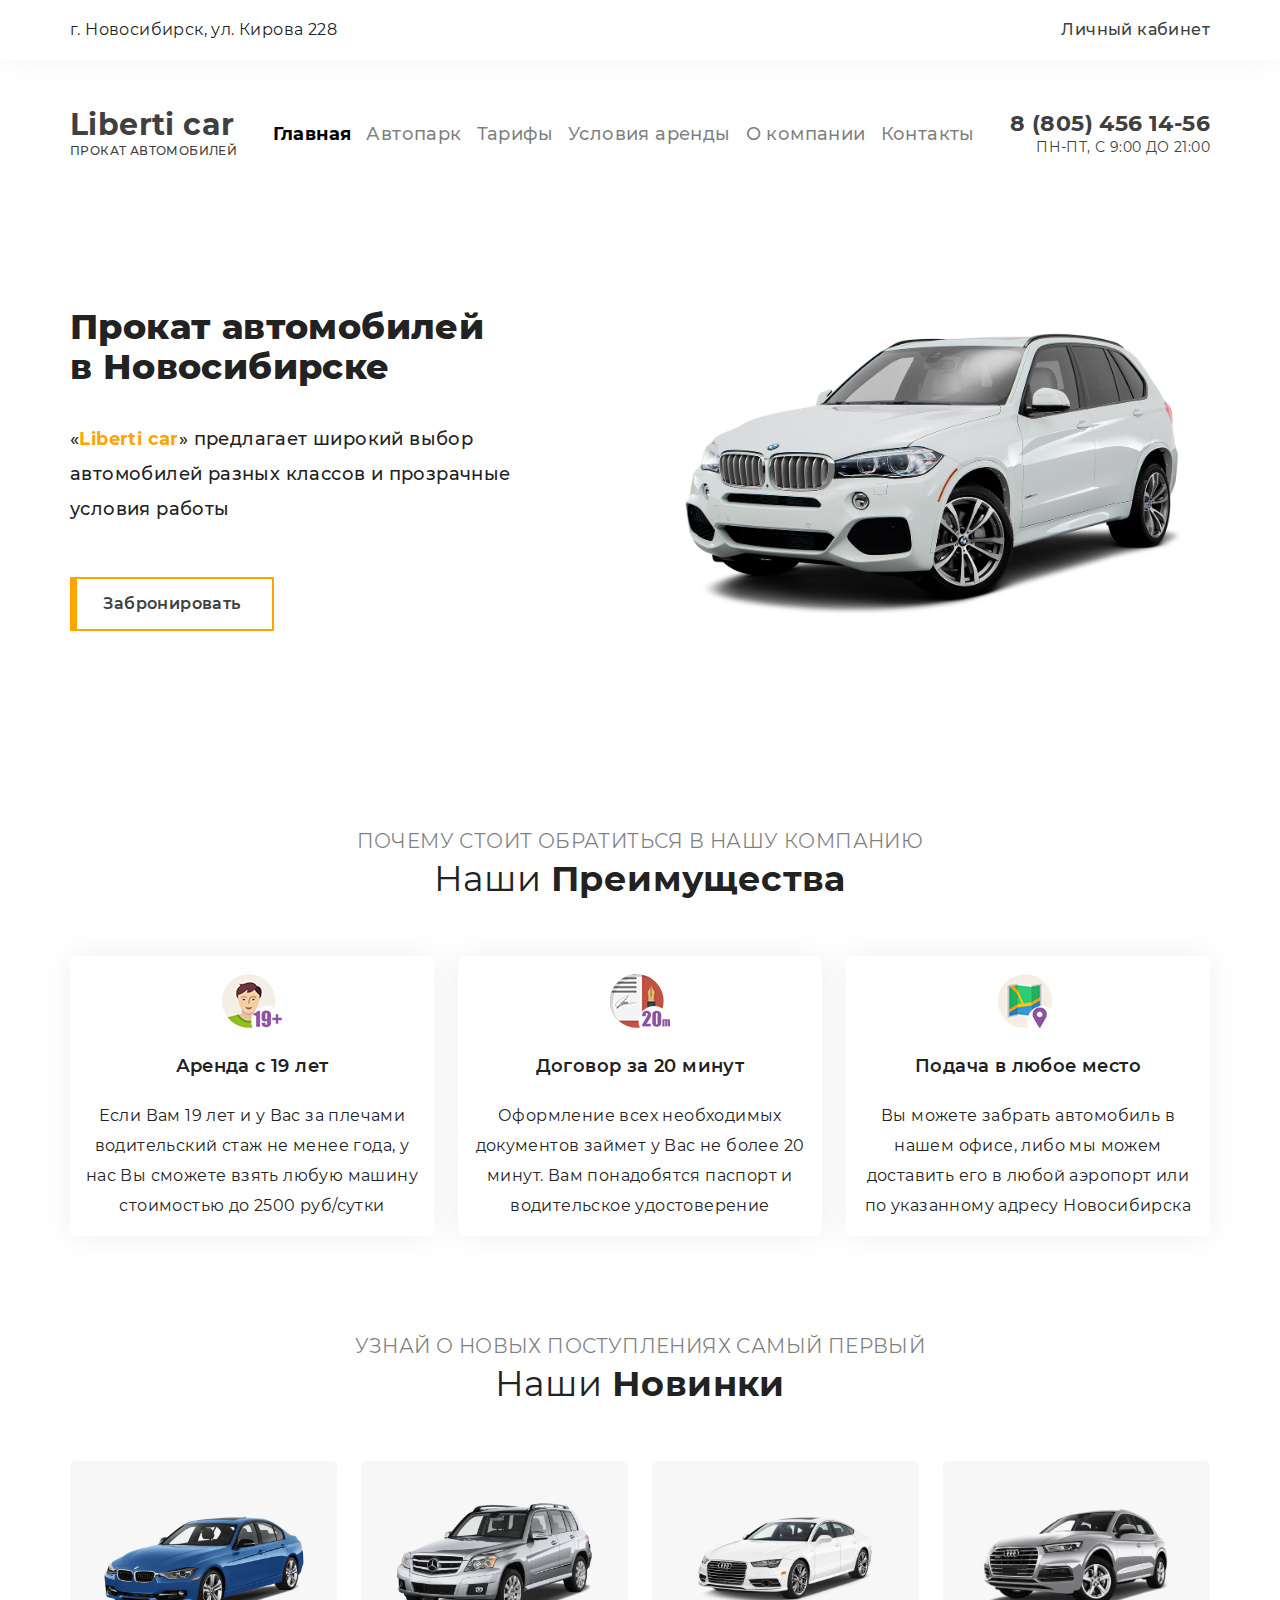
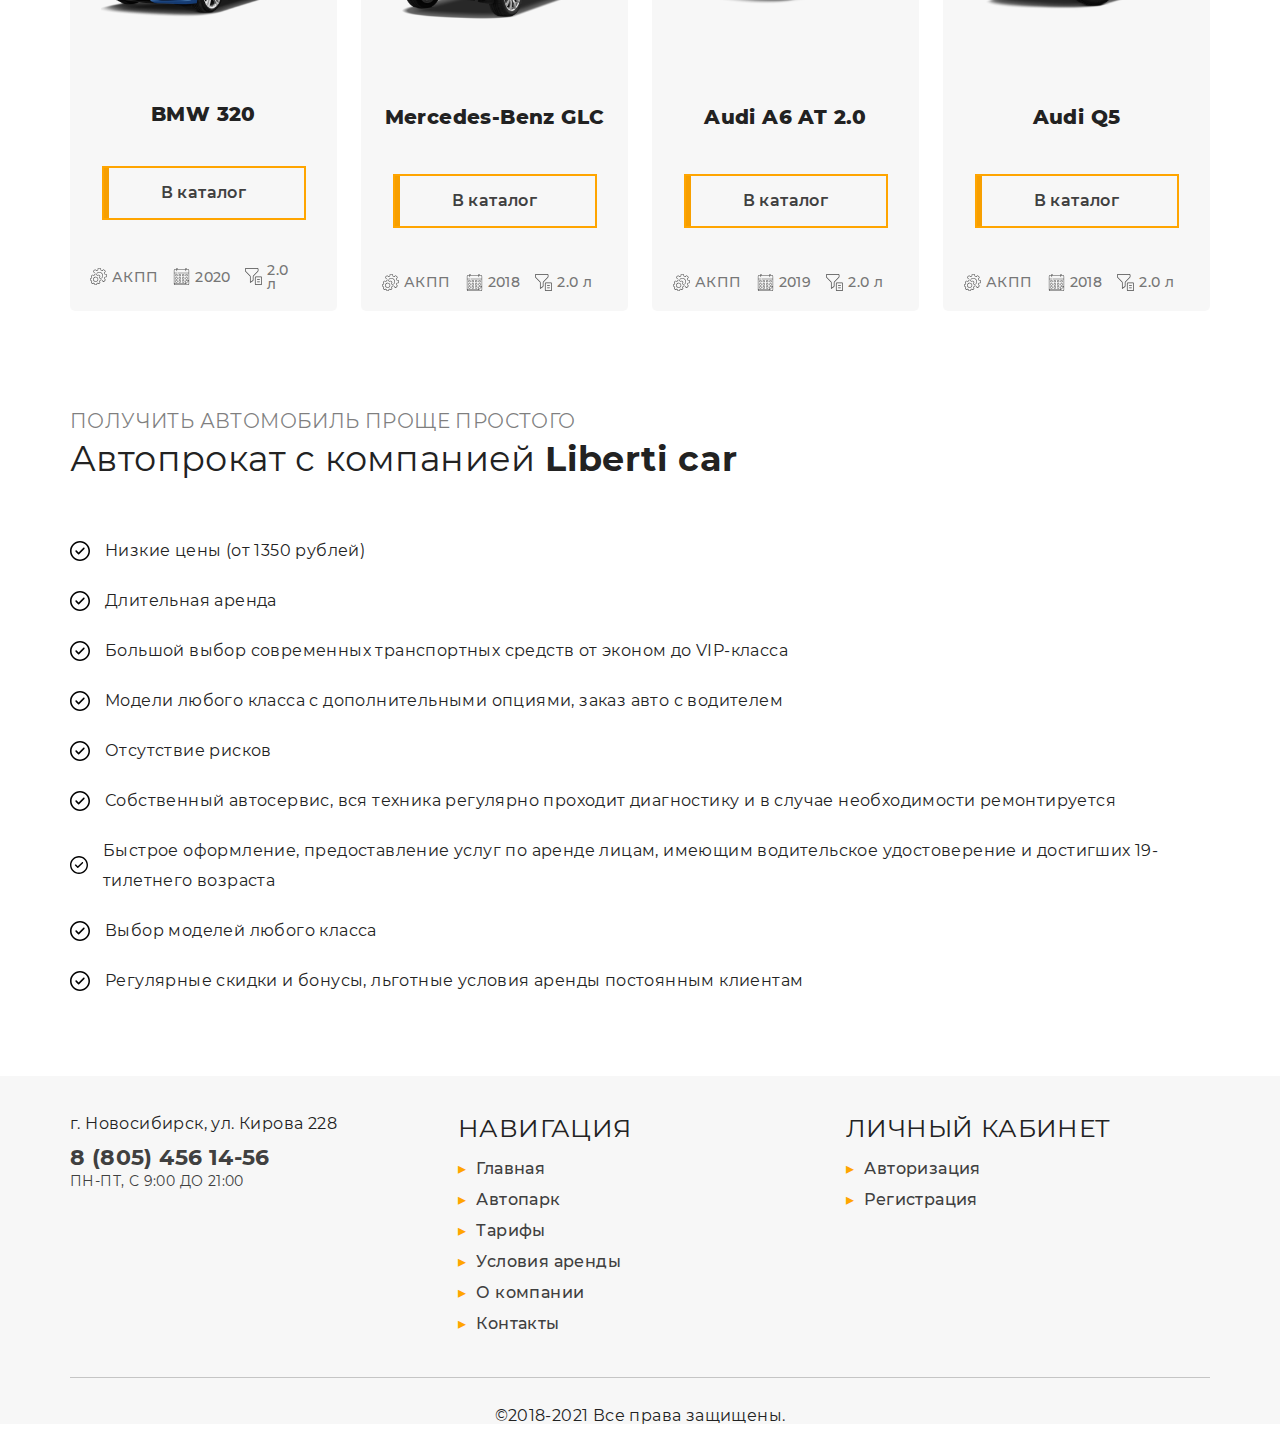
==== index.html @ 333af09b "done footer section" ====
<!DOCTYPE html>
<html lang="ru">

<head>
  <meta charset="UTF-8">
  <meta http-equiv="X-UA-Compatible" content="IE=edge">
  <meta name="viewport" content="width=device-width, initial-scale=1.0">
  <title>Главная | Liberti car</title>
  <link rel="stylesheet" href="css/reset.css">
  <link rel="stylesheet" href="css/bootstrap-grid.min.css">
  <link rel="stylesheet" href="css/style.css">
</head>

<body>
  <header class="header">
    <div class="container header__content">
      <address class="address">
        <p class="address__text">г. Новосибирск, ул. Кирова 228</p>
      </address>
      <a href="#" class="cabinet">Личный кабинет</a>
    </div>
  </header>
  <main>

    <section class="navigation">
      <div class="container navigation__block">
        <div class="logo">
          <a class="logo__btn">Liberti car</a>
          <p class="logo__desc">Прокат автомобилей</p>
        </div>
        <nav class="nav">
          <ul class="nav-list">
            <li class="nav-list__item"><a class="nav-list__link" active>Главная</a></li>
            <li class="nav-list__item"><a href="/pages/autopark.html" class="nav-list__link">Автопарк</a></li>
            <li class="nav-list__item"><a href="/pages/price.html" class="nav-list__link">Тарифы</a></li>
            <li class="nav-list__item"><a href="/pages/rent.html" class="nav-list__link">Условия аренды</a></li>
            <li class="nav-list__item"><a href="/pages/about.html" class="nav-list__link">О компании</a></li>
            <li class="nav-list__item"><a href="/pages/contact.html" class="nav-list__link">Контакты</a></li>
          </ul>
        </nav>
        <div class="phone">
          <a href="tel:88054561456" class="phone__btn">8 (805) 456 14-56</a>
          <p class="phone__desc">Пн-Пт, с 9:00 до 21:00</p>
        </div>
      </div>
    </section>

    <section class="home home__main">
      <div class="container">
        <div class="row main">
          <div class="col-xl-6">
            <div class="main__description">
              <h1 class="main__title">Прокат автомобилей в&nbsp;Новосибирске</h1>
              <p class="main__desc">
                &laquo;<span>Liberti car</span>&raquo; предлагает широкий выбор автомобилей разных классов
                и&nbsp;прозрачные условия
                работы
              </p>
              <a href="/pages/autopark.html" class="btn main__btn">Забронировать</a>
            </div>
          </div>
          <div class="col-xl-6">
            <div class="main__image">
              <img src="img/x5.png" alt="Изображение BMW X5">
            </div>
          </div>
        </div>
      </div>
    </section>

    <section class="offer">
      <div class="container">
        <div class="row">
          <div class="col-xl-12">
            <div class="section-heading section__heading">
              <p class="section-heading__text">Почему стоит обратиться в&nbsp;нашу компанию</p>
              <h2 class="section-heading__title">Наши <span>Преимущества</span></h2>
            </div>
          </div>
        </div>
        <div class="row">
          <div class="col-xl-4">
            <div class="offer-card">
              <img src="img/offer/icon_1.png" alt="Иконка преимущества" class="offer-card__img">
              <h3 class="offer-card__title">Аренда с 19 лет</h3>
              <p class="offer-card__text">Если Вам 19 лет и у Вас за плечами водительский стаж не менее года, у нас Вы
                сможете взять любую машину стоимостью до 2500 руб/сутки</p>
            </div>
          </div>
          <div class="col-xl-4">
            <div class="offer-card">
              <img src="img/offer/icon_2.png" alt="Иконка преимущества" class="offer-card__img">
              <h3 class="offer-card__title">Договор за 20 минут</h3>
              <p class="offer-card__text">Оформление всех необходимых документов займет у Вас не более 20 минут. Вам
                понадобятся паспорт и водительское удостоверение</p>
            </div>
          </div>
          <div class="col-xl-4">
            <div class="offer-card">
              <img src="img/offer/icon_3.png" alt="Иконка преимущества" class="offer-card__img">
              <h3 class="offer-card__title">Подача в любое место</h3>
              <p class="offer-card__text">Вы можете забрать автомобиль в нашем офисе, либо мы можем доставить его в
                любой аэропорт или по указанному адресу Новосибирска</p>
            </div>
          </div>
        </div>
      </div>
    </section>

    <section class="news">
      <div class="container">
        <div class="row">
          <div class="col-xl-12">
            <div class="section-heading section__heading">
              <p class="section-heading__text">Узнай о&nbsp;новых поступлениях самый первый</p>
              <h2 class="section-heading__title">Наши <span>Новинки</span></h2>
            </div>
          </div>
        </div>
        <div class="row">
          <div class="col-xl-3">
            <div class="swiper-slide news-card">
              <div class="news-card__image">
                <img src="img/news/car_1.png" alt="Изображение автомобиля" class="news-card__img">
              </div>
              <h3 class="news-card__title">BMW 320</h3>
              <a href="pages/autopark.html" class="btn news-card__btn">В каталог</a>
              <div class="news-card__info">
                <span class="news-card__setting">
                  <img src="img/news/settings.svg" alt="Иконка карточки">
                  АКПП</span>
                <span class="news-card__setting">
                  <img src="img/news/calendar.svg" alt="Иконка карточки">
                  2020</span>
                <span class="news-card__setting">
                  <img src="img/news/paper.svg" alt="Иконка карточки">
                  2.0 л</span>
              </div>
            </div>
          </div>
          <div class="col-xl-3">
            <div class="swiper-slide news-card">
              <div class="news-card__image">
                <img src="img/news/car_2.png" alt="Изображение автомобиля" class="news-card__img">
              </div>
              <h3 class="news-card__title">Mercedes-Benz GLC</h3>
              <a href="pages/autopark.html" class="btn news-card__btn">В каталог</a>
              <div class="news-card__info">
                <span class="news-card__setting">
                  <img src="img/news/settings.svg" alt="Иконка карточки">
                  АКПП</span>
                <span class="news-card__setting">
                  <img src="img/news/calendar.svg" alt="Иконка карточки">
                  2018</span>
                <span class="news-card__setting">
                  <img src="img/news/paper.svg" alt="Иконка карточки">
                  2.0 л</span>
              </div>
            </div>
          </div>
          <div class="col-xl-3">
            <div class="swiper-slide news-card">
              <div class="news-card__image">
                <img src="img/news/car_3.png" alt="Изображение автомобиля" class="news-card__img">
              </div>
              <h3 class="news-card__title">Audi A6 AT 2.0</h3>
              <a href="pages/autopark.html" class="btn news-card__btn">В каталог</a>
              <div class="news-card__info">
                <span class="news-card__setting">
                  <img src="img/news/settings.svg" alt="Иконка карточки">
                  АКПП</span>
                <span class="news-card__setting">
                  <img src="img/news/calendar.svg" alt="Иконка карточки">
                  2019</span>
                <span class="news-card__setting">
                  <img src="img/news/paper.svg" alt="Иконка карточки">
                  2.0 л</span>
              </div>
            </div>
          </div>
          <div class="col-xl-3">
            <div class="swiper-slide news-card">
              <div class="news-card__image">
                <img src="img/news/car_4.png" alt="Изображение автомобиля" class="news-card__img">
              </div>
              <h3 class="news-card__title">Audi Q5</h3>
              <a href="pages/autopark.html" class="btn news-card__btn">В каталог</a>
              <div class="news-card__info">
                <span class="news-card__setting">
                  <img src="img/news/settings.svg" alt="Иконка карточки">
                  АКПП</span>
                <span class="news-card__setting">
                  <img src="img/news/calendar.svg" alt="Иконка карточки">
                  2018</span>
                <span class="news-card__setting">
                  <img src="img/news/paper.svg" alt="Иконка карточки">
                  2.0 л</span>
              </div>
            </div>
          </div>
        </div>
      </div>
    </section>

    <section class="info">
      <div class="container">
        <div class="row">
          <div class="col-xl-12">
            <div class="section-heading section__heading section__heading_left">
              <p class="section-heading__text">Получить автомобиль проще простого</p>
              <h2 class="section-heading__title">Автопрокат с компанией <span>Liberti car</span></h2>
            </div>
          </div>
        </div>
        <div class="row">
          <div class="col-xl-12">
            <ul class="info-list">
              <li class="info-list__item">Низкие цены (от&nbsp;1350&nbsp;рублей)</li>
              <li class="info-list__item">Длительная аренда</li>
              <li class="info-list__item">Большой выбор современных транспортных средств от&nbsp;эконом
                до&nbsp;VIP-класса</li>
              <li class="info-list__item">Модели любого класса с&nbsp;дополнительными опциями, заказ авто
                с&nbsp;водителем
              </li>
              <li class="info-list__item">Отсутствие рисков</li>
              <li class="info-list__item">Собственный автосервис, вся техника регулярно проходит диагностику
                и&nbsp;в&nbsp;случае необходимости ремонтируется</li>
              <li class="info-list__item">Быстрое оформление, предоставление услуг по&nbsp;аренде лицам, имеющим
                водительское удостоверение и&nbsp;достигших 19-тилетнего возраста</li>
              <li class="info-list__item">Выбор моделей любого класса</li>
              <li class="info-list__item">Регулярные скидки и&nbsp;бонусы, льготные условия аренды постоянным клиентам
              </li>
            </ul>
          </div>
        </div>
      </div>
    </section>

    <footer class="footer">
      <div class="container">
        <div class="row footer__content">
          <div class="col-xl-4">
            <address class="address">
              <p class="address__text">г. Новосибирск, ул. Кирова 228</p>
            </address>
            <div class="phone phone_left">
              <a href="tel:88054561456" class="phone__btn">8 (805) 456 14-56</a>
              <p class="phone__desc">Пн-Пт, с 9:00 до 21:00</p>
            </div>
          </div>
          <div class="col-xl-4">
            <h4 class="footer__title">Навигация</h4>
            <nav class="footer-nav">
              <ul class="footer-nav-list">
                <li class="footer-nav-list__item"><a class="footer-nav-list__link">Главная</a></li>
                <li class="footer-nav-list__item"><a href="pages/autopark.html"
                    class="footer-nav-list__link">Автопарк</a></li>
                <li class="footer-nav-list__item"><a href="pages/price.html" class="footer-nav-list__link">Тарифы</a>
                </li>
                <li class="footer-nav-list__item"><a href="pages/rent.html" class="footer-nav-list__link">Условия
                    аренды</a></li>
                <li class="footer-nav-list__item"><a href="pages/about.html" class="footer-nav-list__link">О
                    компании</a>
                </li>
                <li class="footer-nav-list__item"><a href="pages/contact.html"
                    class="footer-nav-list__link">Контакты</a>
                </li>
              </ul>
            </nav>
          </div>
          <div class="col-xl-4">
            <h4 class="footer__title">Личный кабинет</h4>
            <nav class="footer-nav">
              <ul class="footer-nav-list">
                <li class="footer-nav-list__item"><a href="#" class="footer-nav-list__link">Авторизация</a></li>
                <li class="footer-nav-list__item"><a href="#" class="footer-nav-list__link">Регистрация</a></li>
              </ul>
            </nav>
          </div>
        </div>
        <div class="row">
          <div class="col-xl-12 politics">
            <small class="politics__text">©2018-2021 Все права защищены.</small>
          </div>
        </div>
      </div>
    </footer>
  </main>

  <script src="js/main.js"></script>
</body>

</html>
---- css/style.css ----
/*  Main settings */
:root {
  --activeColor: orange;
  --black: #404040;
}
@font-face {
  font-family: "Montserrat";
  src: url(../fonts/Montserrat-Regular.ttf) format("truetype");
  font-weight: 400;
  font-style: normal;
}
@font-face {
  font-family: "Montserrat";
  src: url(../fonts/Montserrat-Medium.ttf) format("truetype");
  font-weight: 500;
  font-style: normal;
}
@font-face {
  font-family: "Montserrat";
  src: url(../fonts/Montserrat-SemiBold.ttf) format("truetype");
  font-weight: 600;
  font-style: normal;
}
@font-face {
  font-family: "Montserrat";
  src: url(../fonts/Montserrat-Bold.ttf) format("truetype");
  font-weight: 700;
  font-style: normal;
}
@font-face {
  font-family: "Montserrat";
  src: url(../fonts/Montserrat-ExtraBold.ttf) format("truetype");
  font-weight: 800;
  font-style: normal;
}
@font-face {
  font-family: "Montserrat";
  src: url(../fonts/Montserrat-Black.ttf) format("truetype");
  font-weight: 900;
  font-style: normal;
}

body {
  font-family: 'Montserrat', 'Arial', sans-serif;
  font-weight: 400;
  font-size: 16px;
  letter-spacing: 0.4px;
}

img {
  max-width: 100%;
}

a:focus {
  outline: none;
}

.btn {
  height: 50px;
  width: 200px;
  border: 2px solid var(--activeColor);
  display: flex;
  justify-content: center;
  align-items: center;
  text-decoration: none;
  color: var(--black);
  font-weight: 600;
  position: relative;
  transition: 0.2s;
}

.btn::after {
  content: '';
  position: absolute;
  top: 0;
  left: 0;
  height: 100%;
  width: 5px;
  background-color: var(--activeColor);
  transition: 0.3s;
  z-index: -1;
}

.btn:hover {
  color: white;
  transition: 0.2s;
}

.btn:hover::after{
  width: 100%;
  transition: 0.3s;
}


/* Header */
.header {
  width: 100%;
  box-shadow: 0 0 30px rgba(0,0,0, 0.05);
}

.header__content {
  height: 60px;
  display: flex;
  justify-content: space-between;
  align-items: center;
}

.cabinet {
  text-decoration: none;
  color: var(--black);
  font-weight: 500;
  transition: 0.2s;
}

.cabinet:hover {
  color: var(--activeColor);
  transition: 0.2s;
}

/* Navigation section */

.logo__btn {
  text-decoration: none;
  font-size: 30px;
  font-weight: 700;
  color: var(--black);
  transition: 0.2s;
}

.logo__btn:hover {
  color: var(--activeColor);
  transition: 0.2s;
}

.logo__desc {
  margin-top: 5px;
  font-size: 12px;
  text-transform: uppercase;
  font-weight: 500;
  color: var(--black);
}

.navigation__block {
  display: flex;
  justify-content: space-between;
  align-items: center;
  margin-top: 50px;
  margin-bottom: 50px;
}

.nav-list {
  display: flex;
}

.nav-list__item:not(:last-child) {
  margin-right: 15px;
}

.nav-list__link {
  text-decoration: none;
  font-size: 18px;
  color: rgba(0,0,0, 0.5);
  font-weight: 500;
  transition: 0.2s;
}

.nav-list__link:hover {
  color: var(--activeColor);
  transition: 0.2s;
}

.nav-list__link[active] {
  font-weight: 700;
  color: rgba(0,0,0, 1);
}
.phone {
  text-align: right;
}

.phone__btn {
  font-size: 22px;
  font-weight: 700;
  text-decoration: none;
  color: var(--black);
  transition: 0.2s;
}

.phone__btn:hover {
  color: var(--activeColor);
  transition: 0.2s;
}

.phone__desc {
  text-transform: uppercase;
  margin-top: 5px;
  font-size: 14px;
  color: var(--black);
}

/* Home sections */
.home__main {
  margin-top: 150px;
  margin-bottom: 100px;
}

.main {
  align-items: center;
}

.main__title {
  font-size: 35px;
  font-weight: 800;
  line-height: 40px;
}

.main__desc {
  width: 90%;
  margin-top: 35px;
  line-height: 35px;
  font-size: 18px;
  font-weight: 500;
}

.main__desc > span {
  font-weight: 700;
  color: var(--activeColor);
}

.main__btn {
  margin-top: 50px;
}

/* Offer section */
.section-heading {
  text-align: center;
}

.section__heading {
  margin: 100px 0 60px 0;
}

.section-heading__text {
  text-transform: uppercase;
  font-size: 20px;
  color: rgba(0,0,0, 0.5)
}

.section-heading__title {
  font-size: 35px;
  margin-top: 10px;
}

.section-heading__title > span {
  font-weight: 700;
}

.offer-card {
  min-height: 250px;
  border-radius: 5px;
  box-shadow: 0 0 30px rgba(0,0,0, 0.07);
  text-align: center;
  padding: 15px;
  display: flex;
  flex-direction: column;
  justify-content: space-between;
  align-items: center;
}

.offer-card__title {
  font-size: 18px;
  font-weight: 600;
}

.offer-card__text {
  line-height: 30px;
}

/* news section */
.news-card {
  box-sizing: border-box;
  min-height: 450px;
  border-radius: 5px;
  padding: 0 20px 20px 20px;
  background-color: rgba(0,0,0, 0.03);
  /* box-shadow: 0 0 30px rgba(0,0,0, 0.1); */
  display: flex;
  flex-direction: column;
  justify-content: space-between;
  align-items: center;
}

.news-card__image {
  width: 100%;
  height: 200px;
  display: flex;
  justify-content: center;
  align-items: center;
}

.news-card__img {
  max-width: 90%;
}

.news-card__title {
  font-size: 20px;
  font-weight: 800;
}

.news-card__info {
  display: flex;
  justify-content: flex-start;
}

.news-card__setting {
  font-size: 14px;
  color: var(--black);
  opacity: 0.7;
  display: flex;
  align-items: center;
  margin-right: 15px;
  font-weight: 500;
}

.news-card__setting > img {
  height: 17px;
  width: 17px;
  margin-right: 5px;
}
/* info section */
.section__heading_left {
  text-align: left;
}

.info-list__item {
  display: flex;
  align-items: center;
  margin-bottom: 20px;
  line-height: 30px;
}

.info-list__item::before {
  content: '';
  background: url(../img/check.svg);
  background-repeat: no-repeat;
  background-size: 100%;
  display: block;
  height: 20px;
  width: 20px;
  margin-right: 15px;
}

/* footer  */
.footer {
  background-color:rgba(0,0,0, 0.03);
}
.footer__content {
  padding-top: 40px;
  margin-top: 60px;
}
.footer__title {
  font-size: 25px;
  text-transform: uppercase;
}

.footer-nav-list {
  margin-top: 20px;
  display: flex;
  flex-direction: column;
}

.footer-nav-list__item {
  margin-bottom: 15px;
}

.footer-nav-list__link {
  text-decoration: none;
  font-weight: 500;
  color: var(--black);
  display: flex;
  align-items: center;
  transition: 0.2s;
}

.footer-nav-list__link::before {
  content: '▸';
  display: block;
  font-size: 16px;
  margin-right: 10px;
  color: var(--activeColor);
}

.footer-nav-list__link:hover {
  color: var(--activeColor);
  transition: 0.2s;
}

.phone_left {
  text-align: left;
  margin-top: 15px;
}

.politics {
  text-align: center;
}

.politics::before {
  content: '';
  display: block;
  width: 100%;
  height: 1px;
  background-color:rgba(0,0,0, 0.2);
  margin: 30px 0;
}

.politics__text {
  padding-bottom: 30px;
}
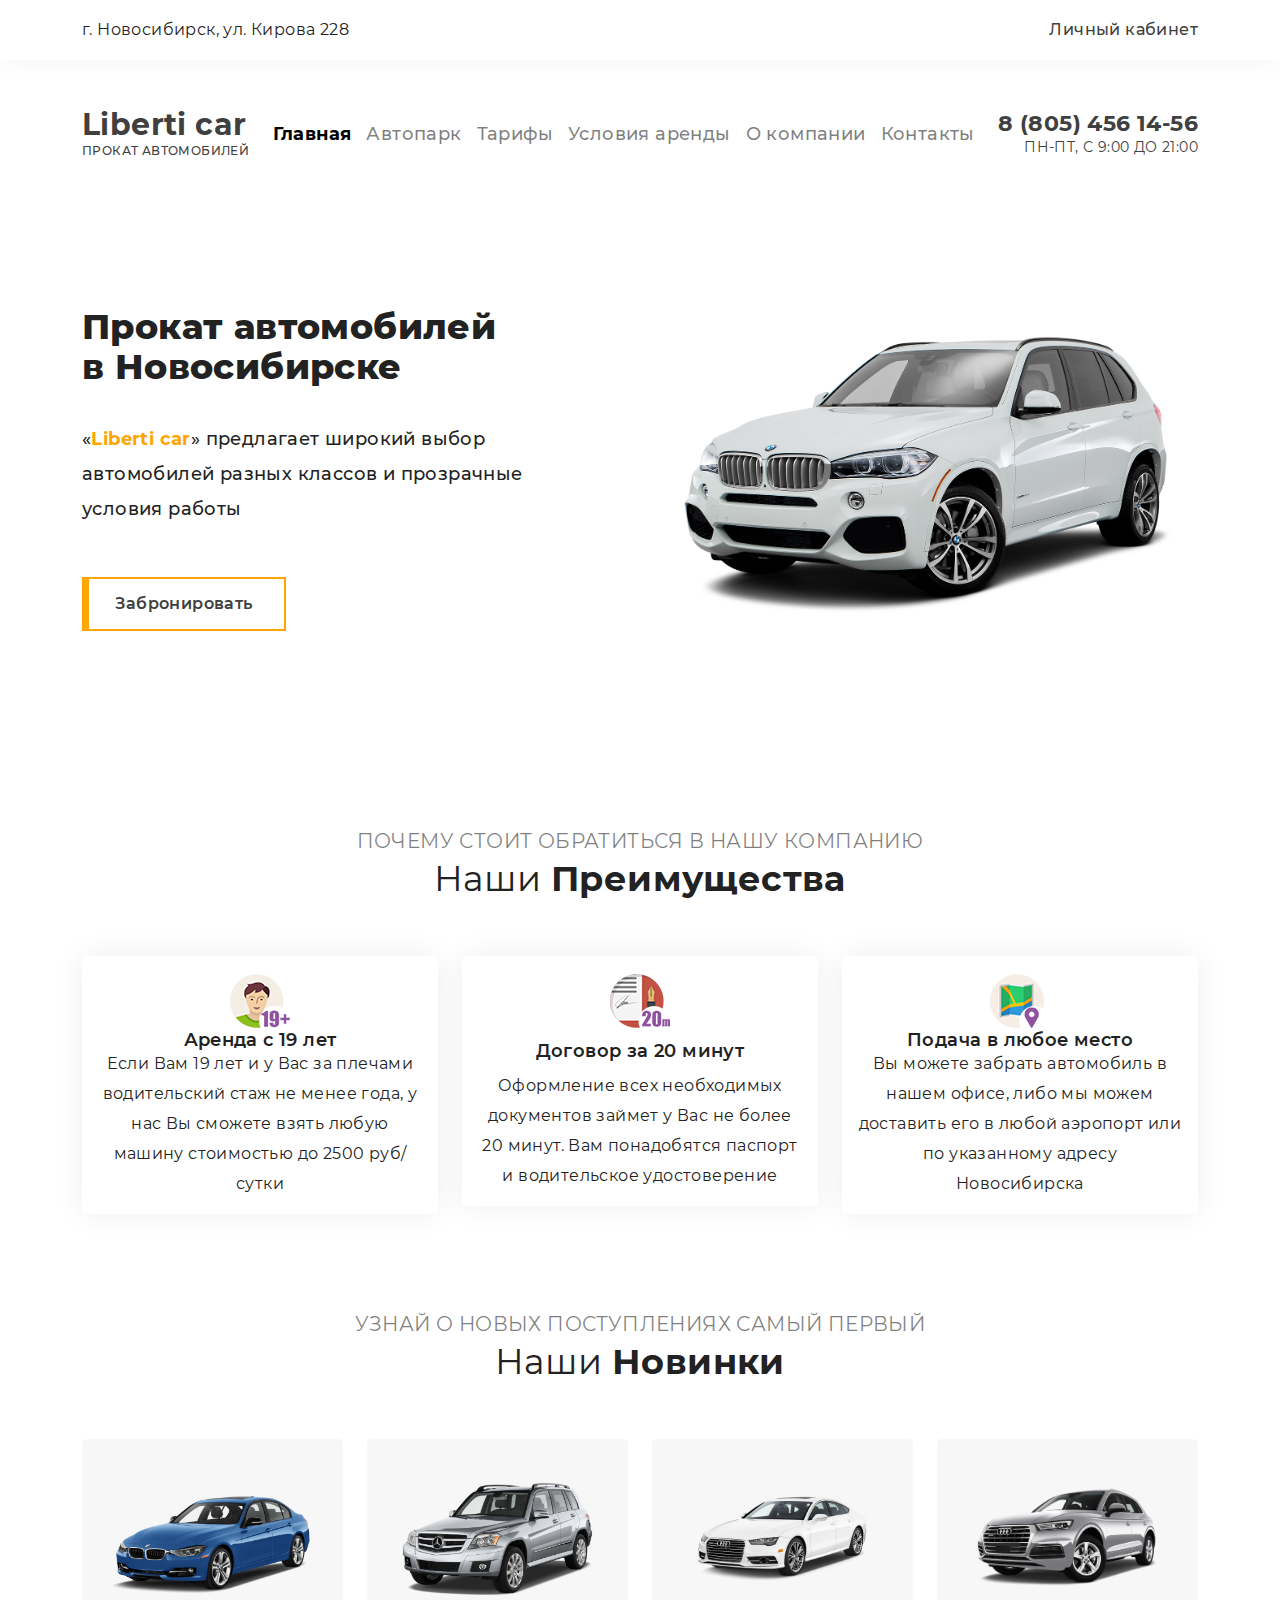
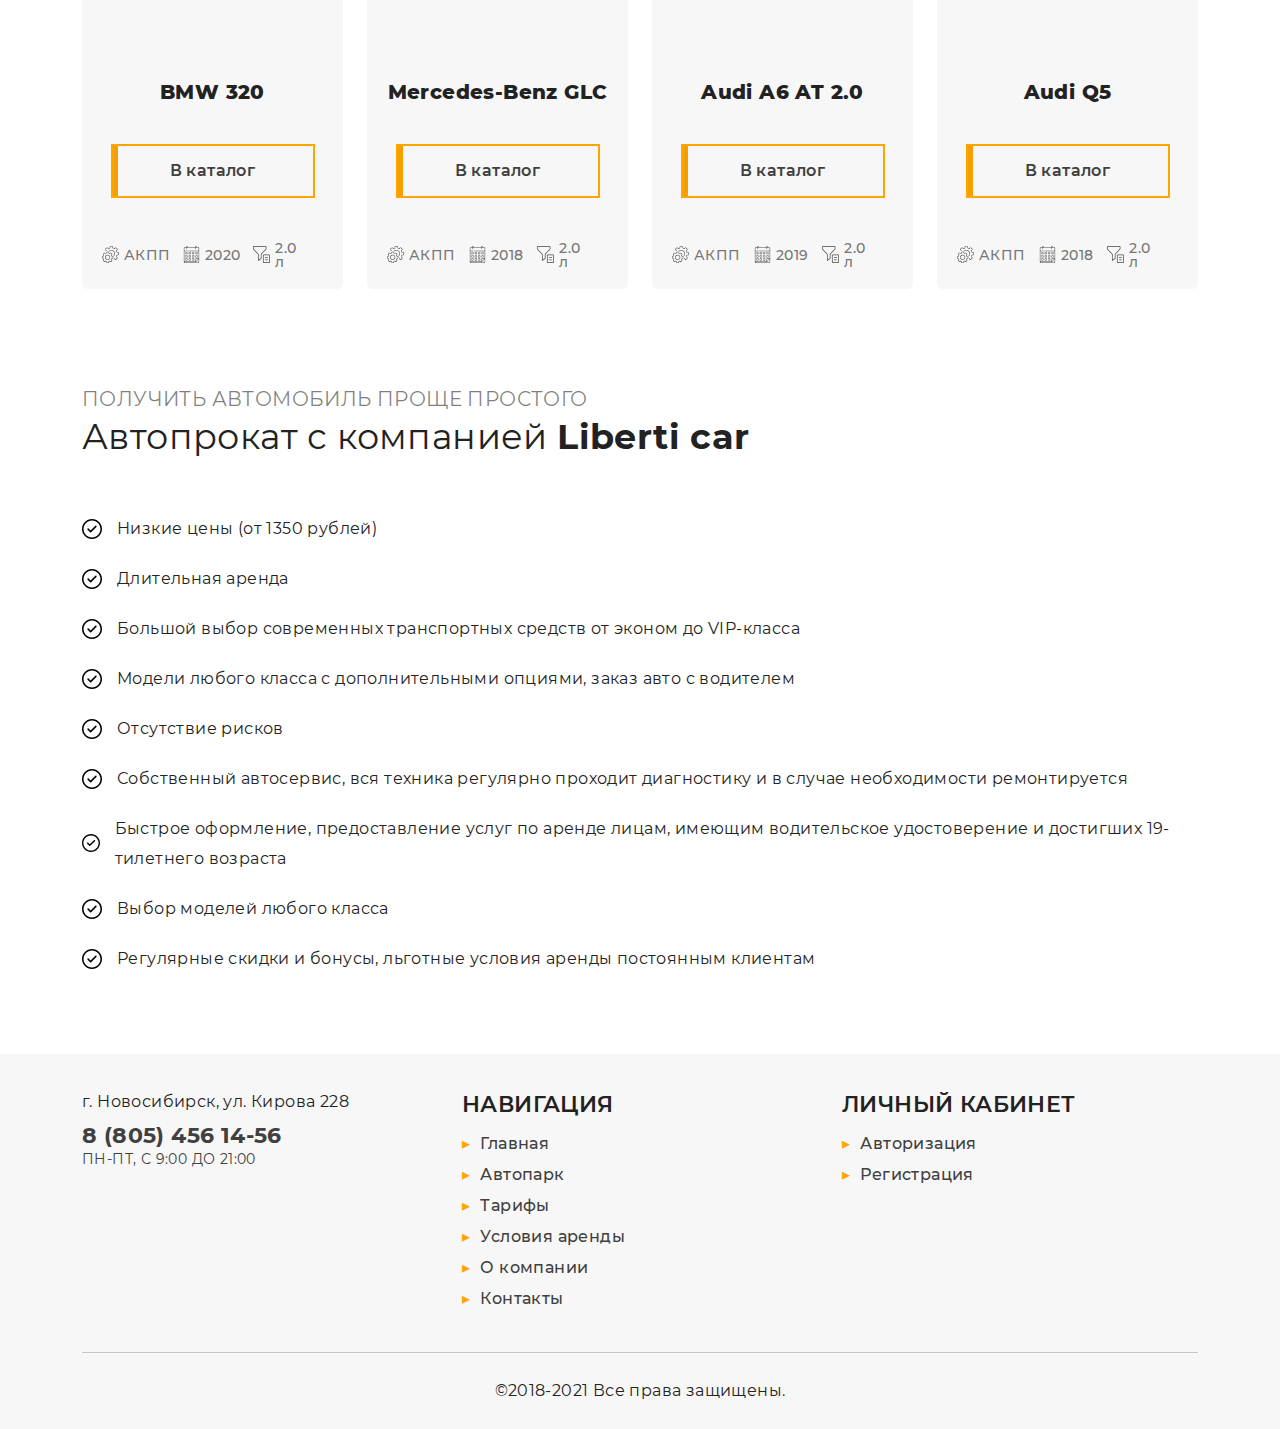
==== commit 4c45c4c9: "done autopark section" ====
--- a/index.html
+++ b/index.html
@@ -119,7 +119,7 @@
         </div>
         <div class="row">
           <div class="col-xl-3">
-            <div class="swiper-slide news-card">
+            <div class=" news-card">
               <div class="news-card__image">
                 <img src="img/news/car_1.png" alt="Изображение автомобиля" class="news-card__img">
               </div>
@@ -139,7 +139,7 @@
             </div>
           </div>
           <div class="col-xl-3">
-            <div class="swiper-slide news-card">
+            <div class=" news-card">
               <div class="news-card__image">
                 <img src="img/news/car_2.png" alt="Изображение автомобиля" class="news-card__img">
               </div>
@@ -159,7 +159,7 @@
             </div>
           </div>
           <div class="col-xl-3">
-            <div class="swiper-slide news-card">
+            <div class=" news-card">
               <div class="news-card__image">
                 <img src="img/news/car_3.png" alt="Изображение автомобиля" class="news-card__img">
               </div>
@@ -179,7 +179,7 @@
             </div>
           </div>
           <div class="col-xl-3">
-            <div class="swiper-slide news-card">
+            <div class=" news-card">
               <div class="news-card__image">
                 <img src="img/news/car_4.png" alt="Изображение автомобиля" class="news-card__img">
               </div>
--- a/css/style.css
+++ b/css/style.css
@@ -358,8 +358,9 @@
   margin-top: 60px;
 }
 .footer__title {
-  font-size: 25px;
+  font-size: 22px;
   text-transform: uppercase;
+  font-weight: 600;
 }
 
 .footer-nav-list {
@@ -401,6 +402,7 @@
 
 .politics {
   text-align: center;
+  padding-bottom: 30px;
 }
 
 .politics::before {
@@ -412,6 +414,78 @@
   margin: 30px 0;
 }
 
-.politics__text {
-  padding-bottom: 30px;
+/* autopark section */
+.filter {
+  max-height: 400px;
+  border-radius: 5px;
+  box-shadow: 0 0 30px rgba(0,0,0, 0.07);
+  padding: 15px;
+  display: flex;
+  flex-direction: column;
+  justify-content: space-between;
+}
+
+.filter__title {
+  font-size: 20px;
+  font-weight: 600;
+}
+
+.filter__subtitle {
+  font-weight: 500;
+  margin-bottom: 15px;
+}
+
+.filter__stamp {
+  padding: 10px;
+  max-height: 150px;
+  width: 100%;
+  background-color: rgba(0,0,0, 0.07);
+  display: flex;
+  flex-direction: column;
+  overflow-y: scroll;
+}
+
+.filter__label {
+  font-size: 14px;
+  display: flex;
+  align-items: center;
+}
+
+.filter__label:not(:last-child) {
+  margin-bottom: 10px;
+}
+
+.filter__label > input {
+  height: 16px;
+  width: 16px;
+  margin-right: 5px;
+}
+
+.filter__price_row {
+  display: flex;
+  justify-content: space-between;
+}
+
+.filter__price_row > input {
+  width: 49%;
+  height: 40px;
+  border: 1px solid var(--activeColor);
+  font-family: 'Montserrat', 'Arial', sans-serif;
+  font-size: 14px;
+  padding-left: 10px;
+  font-weight: 500;
+}
+
+.filter__price_row > input:not(:last-child) {
+  margin-right: 15px;
+}
+
+.filter__btn {
+  margin-top: 30px;
+  background: none;
+  margin: 0 auto;
+}
+
+.autopark-card {
+  margin-bottom: 30px;
 }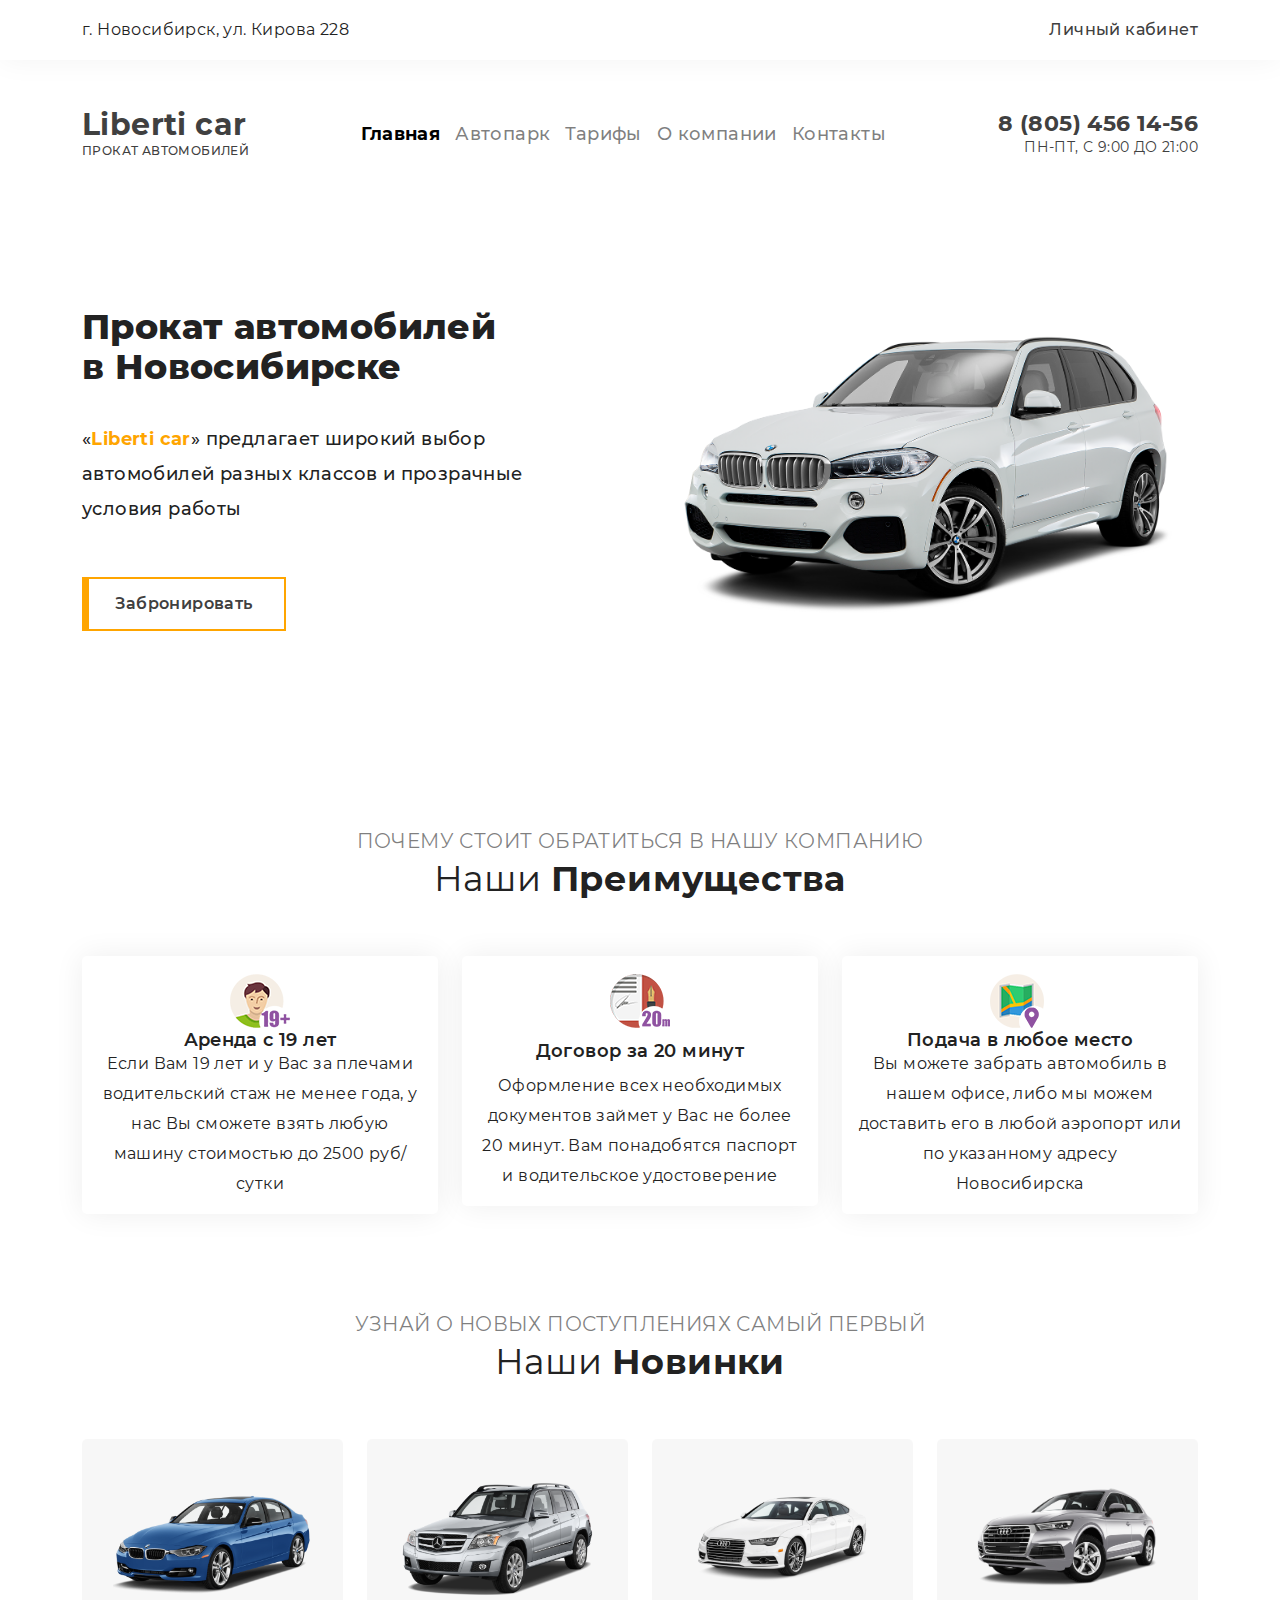
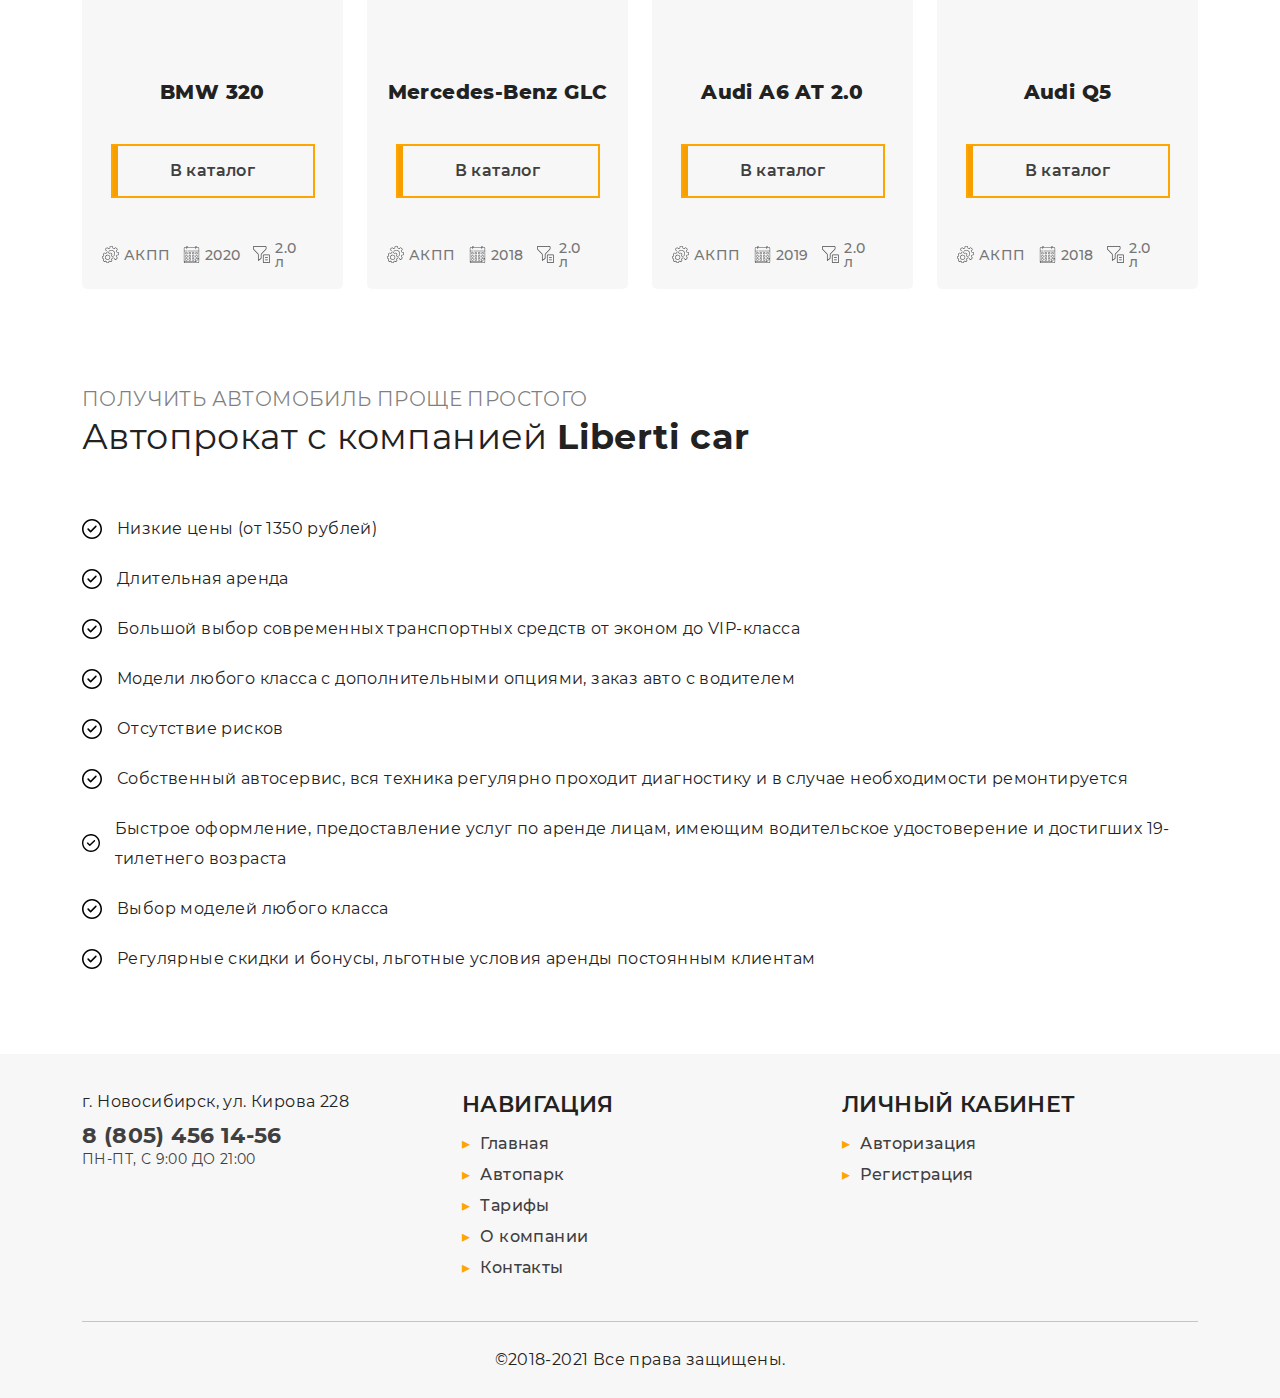
==== commit 3cd2ce57: "done about section" ====
--- a/index.html
+++ b/index.html
@@ -12,6 +12,7 @@
 </head>
 
 <body>
+
   <header class="header">
     <div class="container header__content">
       <address class="address">
@@ -20,8 +21,8 @@
       <a href="#" class="cabinet">Личный кабинет</a>
     </div>
   </header>
+
   <main>
-
     <section class="navigation">
       <div class="container navigation__block">
         <div class="logo">
@@ -33,7 +34,6 @@
             <li class="nav-list__item"><a class="nav-list__link" active>Главная</a></li>
             <li class="nav-list__item"><a href="/pages/autopark.html" class="nav-list__link">Автопарк</a></li>
             <li class="nav-list__item"><a href="/pages/price.html" class="nav-list__link">Тарифы</a></li>
-            <li class="nav-list__item"><a href="/pages/rent.html" class="nav-list__link">Условия аренды</a></li>
             <li class="nav-list__item"><a href="/pages/about.html" class="nav-list__link">О компании</a></li>
             <li class="nav-list__item"><a href="/pages/contact.html" class="nav-list__link">Контакты</a></li>
           </ul>
@@ -44,7 +44,6 @@
         </div>
       </div>
     </section>
-
     <section class="home home__main">
       <div class="container">
         <div class="row main">
@@ -67,7 +66,6 @@
         </div>
       </div>
     </section>
-
     <section class="offer">
       <div class="container">
         <div class="row">
@@ -106,7 +104,6 @@
         </div>
       </div>
     </section>
-
     <section class="news">
       <div class="container">
         <div class="row">
@@ -201,7 +198,6 @@
         </div>
       </div>
     </section>
-
     <section class="info">
       <div class="container">
         <div class="row">
@@ -235,57 +231,54 @@
         </div>
       </div>
     </section>
-
-    <footer class="footer">
-      <div class="container">
-        <div class="row footer__content">
-          <div class="col-xl-4">
-            <address class="address">
-              <p class="address__text">г. Новосибирск, ул. Кирова 228</p>
-            </address>
-            <div class="phone phone_left">
-              <a href="tel:88054561456" class="phone__btn">8 (805) 456 14-56</a>
-              <p class="phone__desc">Пн-Пт, с 9:00 до 21:00</p>
-            </div>
-          </div>
-          <div class="col-xl-4">
-            <h4 class="footer__title">Навигация</h4>
-            <nav class="footer-nav">
-              <ul class="footer-nav-list">
-                <li class="footer-nav-list__item"><a class="footer-nav-list__link">Главная</a></li>
-                <li class="footer-nav-list__item"><a href="pages/autopark.html"
-                    class="footer-nav-list__link">Автопарк</a></li>
-                <li class="footer-nav-list__item"><a href="pages/price.html" class="footer-nav-list__link">Тарифы</a>
-                </li>
-                <li class="footer-nav-list__item"><a href="pages/rent.html" class="footer-nav-list__link">Условия
-                    аренды</a></li>
-                <li class="footer-nav-list__item"><a href="pages/about.html" class="footer-nav-list__link">О
-                    компании</a>
-                </li>
-                <li class="footer-nav-list__item"><a href="pages/contact.html"
-                    class="footer-nav-list__link">Контакты</a>
-                </li>
-              </ul>
-            </nav>
-          </div>
-          <div class="col-xl-4">
-            <h4 class="footer__title">Личный кабинет</h4>
-            <nav class="footer-nav">
-              <ul class="footer-nav-list">
-                <li class="footer-nav-list__item"><a href="#" class="footer-nav-list__link">Авторизация</a></li>
-                <li class="footer-nav-list__item"><a href="#" class="footer-nav-list__link">Регистрация</a></li>
-              </ul>
-            </nav>
-          </div>
-        </div>
-        <div class="row">
-          <div class="col-xl-12 politics">
-            <small class="politics__text">©2018-2021 Все права защищены.</small>
-          </div>
-        </div>
-      </div>
-    </footer>
   </main>
+
+  <footer class="footer">
+    <div class="container">
+      <div class="row footer__content">
+        <div class="col-xl-4">
+          <address class="address">
+            <p class="address__text">г. Новосибирск, ул. Кирова 228</p>
+          </address>
+          <div class="phone phone_left">
+            <a href="tel:88054561456" class="phone__btn">8 (805) 456 14-56</a>
+            <p class="phone__desc">Пн-Пт, с 9:00 до 21:00</p>
+          </div>
+        </div>
+        <div class="col-xl-4">
+          <h4 class="footer__title">Навигация</h4>
+          <nav class="footer-nav">
+            <ul class="footer-nav-list">
+              <li class="footer-nav-list__item"><a class="footer-nav-list__link">Главная</a></li>
+              <li class="footer-nav-list__item"><a href="pages/autopark.html" class="footer-nav-list__link">Автопарк</a>
+              </li>
+              <li class="footer-nav-list__item"><a href="pages/price.html" class="footer-nav-list__link">Тарифы</a>
+              </li>
+              <li class="footer-nav-list__item"><a href="pages/about.html" class="footer-nav-list__link">О
+                  компании</a>
+              </li>
+              <li class="footer-nav-list__item"><a href="pages/contact.html" class="footer-nav-list__link">Контакты</a>
+              </li>
+            </ul>
+          </nav>
+        </div>
+        <div class="col-xl-4">
+          <h4 class="footer__title">Личный кабинет</h4>
+          <nav class="footer-nav">
+            <ul class="footer-nav-list">
+              <li class="footer-nav-list__item"><a href="#" class="footer-nav-list__link">Авторизация</a></li>
+              <li class="footer-nav-list__item"><a href="#" class="footer-nav-list__link">Регистрация</a></li>
+            </ul>
+          </nav>
+        </div>
+      </div>
+      <div class="row">
+        <div class="col-xl-12 politics">
+          <small class="politics__text">©2018-2021 Все права защищены.</small>
+        </div>
+      </div>
+    </div>
+  </footer>
 
   <script src="js/main.js"></script>
 </body>
--- a/css/style.css
+++ b/css/style.css
@@ -488,4 +488,36 @@
 
 .autopark-card {
   margin-bottom: 30px;
+}
+
+/* Price section */
+.price__table {
+  width: 100%;
+  text-align: center;
+  border: 2px solid var(--black);
+}
+
+.price__table > tr, th, td {
+  border: 1px solid var(--black);
+  padding: 20px;
+  line-height: 30px;
+}
+
+.price__table_bold {
+  font-weight: 600;
+}
+
+/* about section */
+.about__content {
+  align-items: center;
+}
+
+.about__content:not(:last-child) {
+  margin-bottom: 50px;
+}
+
+.about__text {
+  width: 90%;
+  line-height: 30px;
+  margin-bottom: 20px;
 }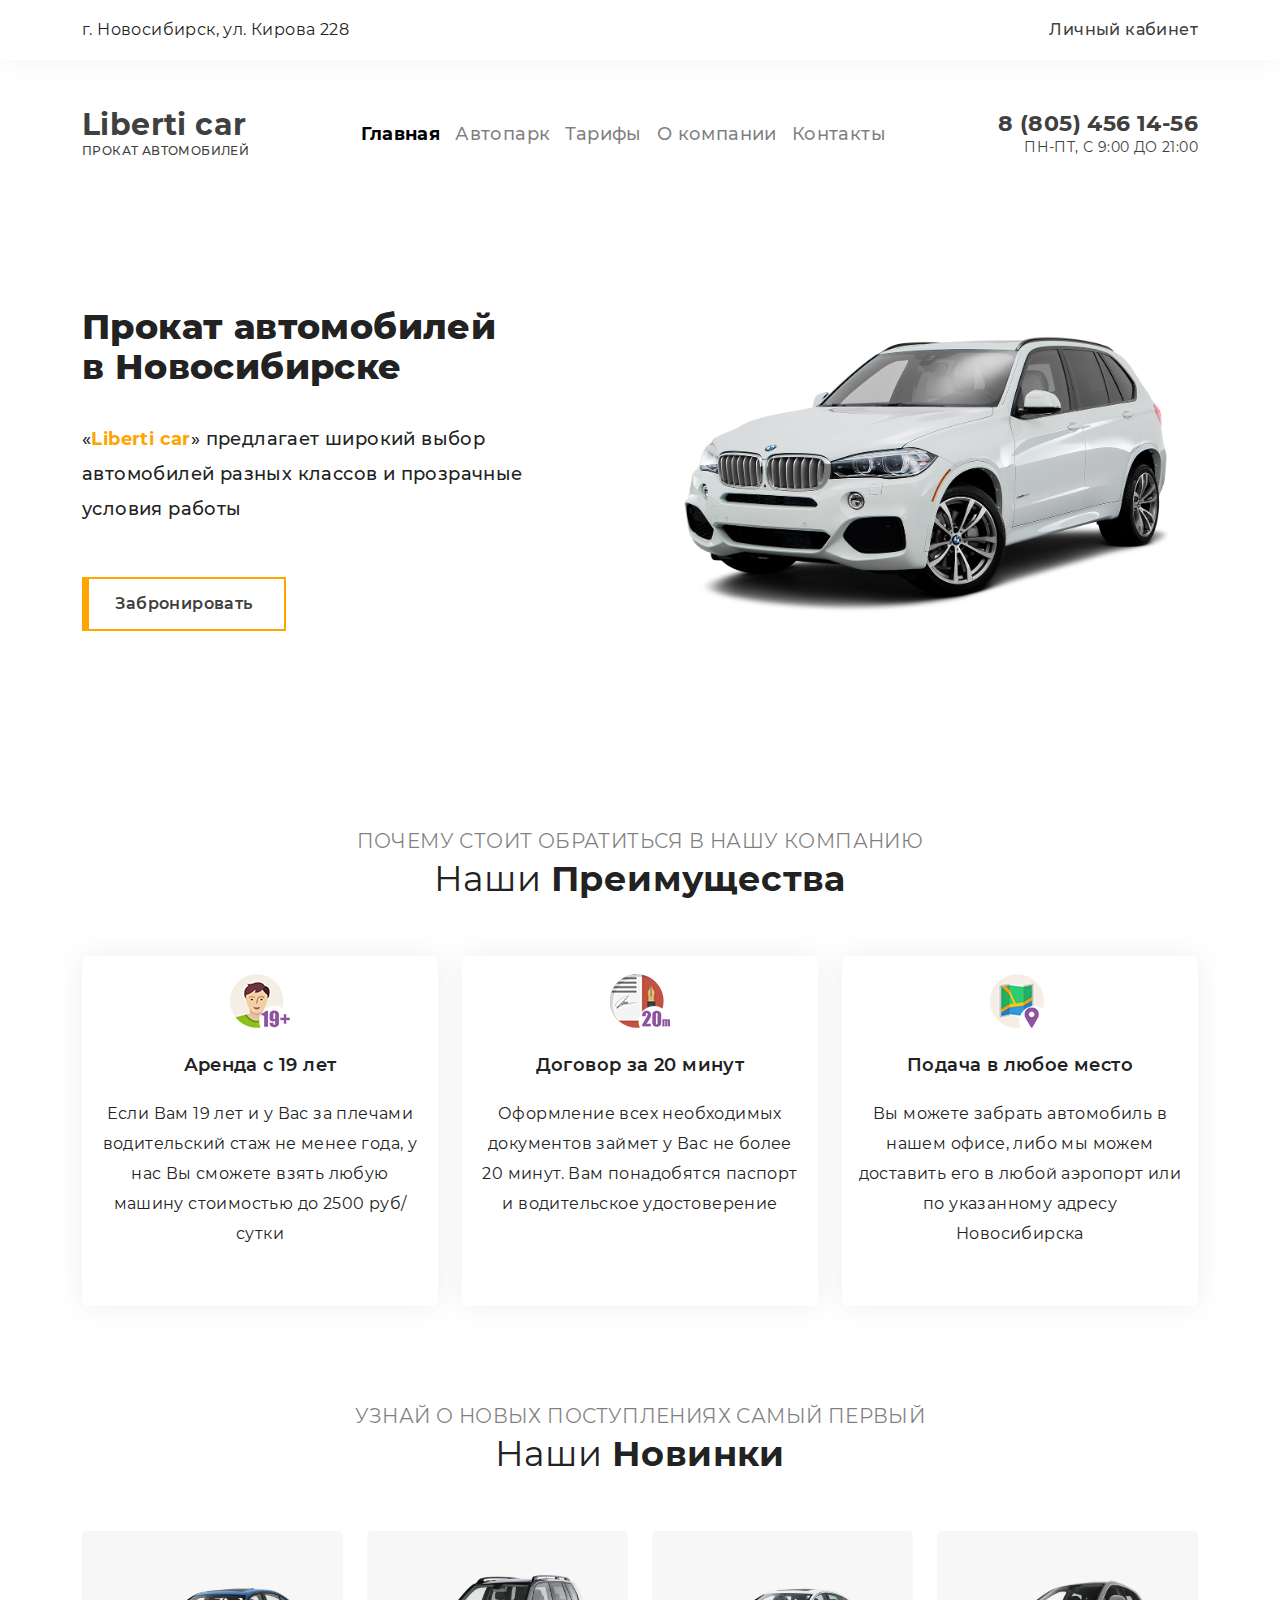
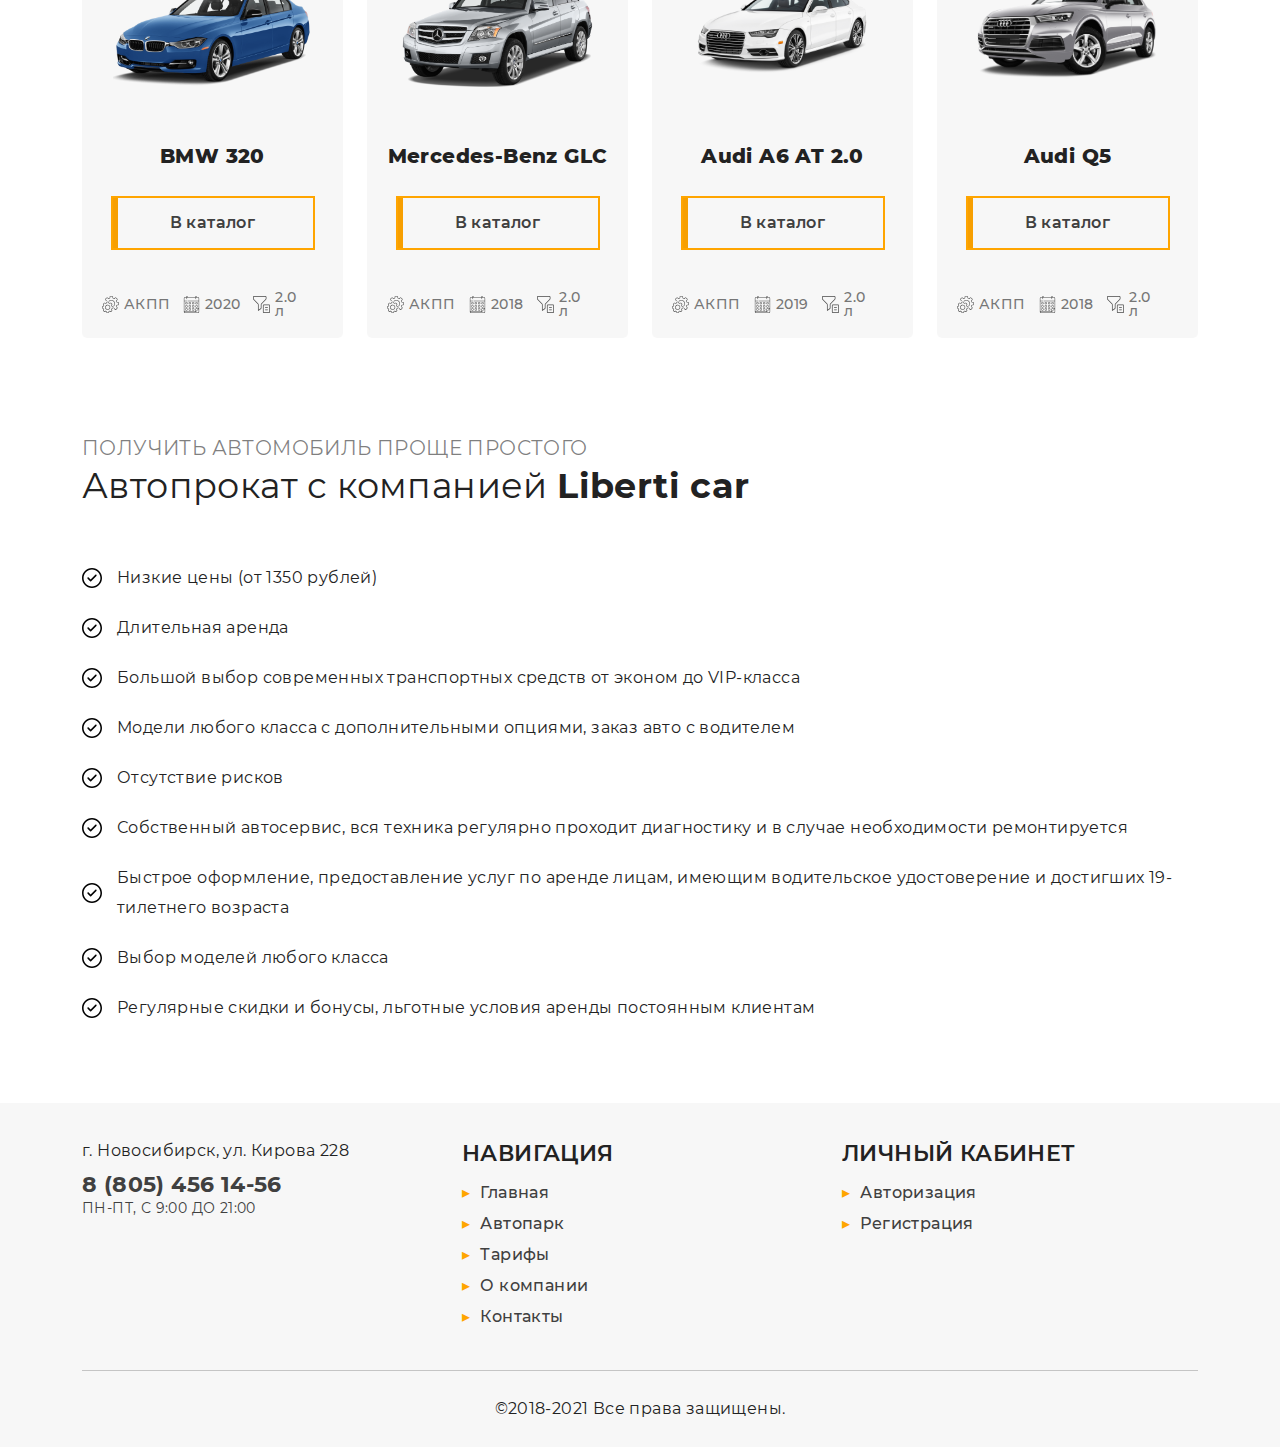
==== commit a09a9b37: "done adaptive in home page" ====
--- a/index.html
+++ b/index.html
@@ -19,6 +19,9 @@
         <p class="address__text">г. Новосибирск, ул. Кирова 228</p>
       </address>
       <a href="#" class="cabinet">Личный кабинет</a>
+      <a href="#" class="cabinet_hide">
+        <img src="img/user.svg" alt="Иконка пользователя">
+      </a>
     </div>
   </header>
 
@@ -42,12 +45,49 @@
           <a href="tel:88054561456" class="phone__btn">8 (805) 456 14-56</a>
           <p class="phone__desc">Пн-Пт, с 9:00 до 21:00</p>
         </div>
+        <div class="burger">
+          <span class="burger__item"></span>
+        </div>
+        <div class="drop drop__block">
+          <div class="container">
+            <div class="row">
+              <div class="col-md-12">
+                <nav class="drop-menu">
+                  <ul class="drop-menu-list">
+                    <li class="drop-menu-list__item"><a class="drop-menu-list__link" active>Главная</a></li>
+                    <li class="drop-menu-list__item"><a href="pages/autopark.html"
+                        class="drop-menu-list__link">Автопарк</a>
+                    </li>
+                    <li class="drop-menu-list__item"><a href="pages/price.html" class="drop-menu-list__link">Тарифы</a>
+                    </li>
+                    <li class="drop-menu-list__item"><a href="pages/about.html" class="drop-menu-list__link">О
+                        компании</a>
+                    </li>
+                    <li class="drop-menu-list__item"><a href="pages/contact.html"
+                        class="drop-menu-list__link">Контакты</a>
+                    </li>
+                  </ul>
+                </nav>
+
+              </div>
+            </div>
+            <div class="row">
+              <div class="col-md-12">
+                <div class="drop-phone drop__phone">
+                  <a href="tel:88054561456" class="drop-phone__btn">8 (805) 456 14-56</a>
+                  <p class="drop-phone__desc">Пн-Пт, с 9:00 до 21:00</p>
+                </div>
+              </div>
+            </div>
+          </div>
+          <button class="drop_close">&times</button>
+        </div>
       </div>
     </section>
     <section class="home home__main">
       <div class="container">
         <div class="row main">
-          <div class="col-xl-6">
+          <div class="col-xl-6 .col-md-12">
             <div class="main__description">
               <h1 class="main__title">Прокат автомобилей в&nbsp;Новосибирске</h1>
               <p class="main__desc">
@@ -58,7 +98,7 @@
               <a href="/pages/autopark.html" class="btn main__btn">Забронировать</a>
             </div>
           </div>
-          <div class="col-xl-6">
+          <div class="col-xl-6 .col-md-12">
             <div class="main__image">
               <img src="img/x5.png" alt="Изображение BMW X5">
             </div>
@@ -77,7 +117,7 @@
           </div>
         </div>
         <div class="row">
-          <div class="col-xl-4">
+          <div class="col-xl-4 col-lg-4">
             <div class="offer-card">
               <img src="img/offer/icon_1.png" alt="Иконка преимущества" class="offer-card__img">
               <h3 class="offer-card__title">Аренда с 19 лет</h3>
@@ -85,7 +125,7 @@
                 сможете взять любую машину стоимостью до 2500 руб/сутки</p>
             </div>
           </div>
-          <div class="col-xl-4">
+          <div class="col-xl-4 col-lg-4">
             <div class="offer-card">
               <img src="img/offer/icon_2.png" alt="Иконка преимущества" class="offer-card__img">
               <h3 class="offer-card__title">Договор за 20 минут</h3>
@@ -93,7 +133,7 @@
                 понадобятся паспорт и водительское удостоверение</p>
             </div>
           </div>
-          <div class="col-xl-4">
+          <div class="col-xl-4 col-lg-4">
             <div class="offer-card">
               <img src="img/offer/icon_3.png" alt="Иконка преимущества" class="offer-card__img">
               <h3 class="offer-card__title">Подача в любое место</h3>
@@ -115,7 +155,7 @@
           </div>
         </div>
         <div class="row">
-          <div class="col-xl-3">
+          <div class="col-xl-3 col-lg-4 col-md-6">
             <div class=" news-card">
               <div class="news-card__image">
                 <img src="img/news/car_1.png" alt="Изображение автомобиля" class="news-card__img">
@@ -135,7 +175,7 @@
               </div>
             </div>
           </div>
-          <div class="col-xl-3">
+          <div class="col-xl-3 col-lg-4 col-md-6">
             <div class=" news-card">
               <div class="news-card__image">
                 <img src="img/news/car_2.png" alt="Изображение автомобиля" class="news-card__img">
@@ -155,7 +195,7 @@
               </div>
             </div>
           </div>
-          <div class="col-xl-3">
+          <div class="col-xl-3 col-lg-4 col-md-6">
             <div class=" news-card">
               <div class="news-card__image">
                 <img src="img/news/car_3.png" alt="Изображение автомобиля" class="news-card__img">
@@ -175,7 +215,7 @@
               </div>
             </div>
           </div>
-          <div class="col-xl-3">
+          <div class="col-xl-3 col-lg-4 col-md-6">
             <div class=" news-card">
               <div class="news-card__image">
                 <img src="img/news/car_4.png" alt="Изображение автомобиля" class="news-card__img">
@@ -236,7 +276,7 @@
   <footer class="footer">
     <div class="container">
       <div class="row footer__content">
-        <div class="col-xl-4">
+        <div class="col-xl-4 col-md-12">
           <address class="address">
             <p class="address__text">г. Новосибирск, ул. Кирова 228</p>
           </address>
@@ -245,7 +285,7 @@
             <p class="phone__desc">Пн-Пт, с 9:00 до 21:00</p>
           </div>
         </div>
-        <div class="col-xl-4">
+        <div class="col-xl-4 col-md-6">
           <h4 class="footer__title">Навигация</h4>
           <nav class="footer-nav">
             <ul class="footer-nav-list">
@@ -262,7 +302,7 @@
             </ul>
           </nav>
         </div>
-        <div class="col-xl-4">
+        <div class="col-xl-4 col-md-6">
           <h4 class="footer__title">Личный кабинет</h4>
           <nav class="footer-nav">
             <ul class="footer-nav-list">
--- a/css/style.css
+++ b/css/style.css
@@ -45,6 +45,7 @@
   font-weight: 400;
   font-size: 16px;
   letter-spacing: 0.4px;
+  overflow-x: hidden;
 }
 
 img {
@@ -95,6 +96,7 @@
 /* Header */
 .header {
   width: 100%;
+  background-color: white;
   box-shadow: 0 0 30px rgba(0,0,0, 0.05);
 }
 
@@ -115,6 +117,12 @@
 .cabinet:hover {
   color: var(--activeColor);
   transition: 0.2s;
+}
+
+.cabinet_hide {
+  display: none;
+  width: 25px;
+  padding: 15px;
 }
 
 /* Navigation section */
@@ -195,6 +203,142 @@
   margin-top: 5px;
   font-size: 14px;
   color: var(--black);
+}
+
+.burger {
+  display: none;
+  height: 60px;
+  width: 60px;
+  justify-content: center;
+  align-items: center;
+  box-shadow: 0 0 30px rgba(0,0,0, 0.09);
+  border-radius: 50%;
+}
+
+.burger__item {
+  display: block;
+  height: 2px;
+  width: 30px;
+  background-color: var(--black);
+  position: relative;
+}
+
+.burger__item::before,
+.burger__item::after {
+  content: '';
+  position: absolute;
+  display: block;
+  height: 2px;
+  width: 30px;
+  background-color: var(--black);
+}
+
+.burger__item::before {
+  top: -8px;
+  transition: 0.3s;
+}
+
+.burger__item::after {
+  top: 8px;
+  transition: 0.3s;
+}
+
+.burger__item_active {
+  background: transparent;
+}
+
+.burger__item_active::before,
+.burger__item_active::after{
+  top: 0;
+}
+
+.burger__item_active::before {
+  transform: rotate(45deg);
+  transition: 0.3s;
+}
+
+.burger__item_active::after {
+  transform: rotate(-45deg);
+  transition: 0.3s;
+}
+
+.drop {
+  position: relative;
+}
+
+.drop__block {
+  position: absolute;
+  top: 59px;
+  left: 0;
+  transform: translateY(-150%);
+  transition: 0.7s;
+  height: 400px;
+  width: 100%;
+  background-color: white;
+  box-shadow: 0 8px 10px rgba(0,0,0, 0.09);
+}
+
+.drop__block_active {
+  transform: translateY(0);
+  transition: 0.7s;
+}
+
+.drop-menu-list {
+  display: flex;
+  flex-direction: column;
+}
+
+.drop-menu-list__item {
+  border-top: 1px solid rgba(0,0,0, 0.07);
+}
+
+.drop-menu-list__item:last-child {
+  border-bottom: 1px solid rgba(0,0,0, 0.07);
+}
+
+.drop-menu-list__link {
+  height: 100%;
+  width: 100%;
+  text-decoration: none;
+  color: var(--black);
+  font-weight: 500;
+  padding: 20px 0;
+  display: block;
+}
+
+.drop-menu-list__link[active] {
+  font-weight: 600;
+  color: var(--activeColor);
+}
+
+.drop__phone {
+  margin-top: 30px;
+}
+
+.drop-phone__btn {
+  text-decoration: none;
+  font-size: 20px;
+  font-weight: 600;
+}
+
+.drop-phone__desc {
+  font-size: 14px;
+  text-transform: uppercase;
+  margin-top: 10px;
+}
+
+.drop_close {
+  height: 50px;
+  width: 50px;
+  border-radius: 50%;
+  border: none;
+  position: absolute;
+  background-color: var(--activeColor);
+  bottom: -25px;
+  left: calc(50% - 25px);
+  font-weight: 500;
+  font-size: 25px;
+  color: white;
 }
 
 /* Home sections */
@@ -255,37 +399,34 @@
 }
 
 .offer-card {
-  min-height: 250px;
+  height: auto;
+  min-height: 350px;
   border-radius: 5px;
   box-shadow: 0 0 30px rgba(0,0,0, 0.07);
   text-align: center;
   padding: 15px;
-  display: flex;
-  flex-direction: column;
-  justify-content: space-between;
-  align-items: center;
 }
 
 .offer-card__title {
   font-size: 18px;
   font-weight: 600;
+  margin-top: 25px;
 }
 
 .offer-card__text {
   line-height: 30px;
+  margin-top: 25px;
 }
 
 /* news section */
 .news-card {
   box-sizing: border-box;
-  min-height: 450px;
+  height: auto;
   border-radius: 5px;
   padding: 0 20px 20px 20px;
   background-color: rgba(0,0,0, 0.03);
-  /* box-shadow: 0 0 30px rgba(0,0,0, 0.1); */
   display: flex;
   flex-direction: column;
-  justify-content: space-between;
   align-items: center;
 }
 
@@ -304,11 +445,16 @@
 .news-card__title {
   font-size: 20px;
   font-weight: 800;
+  margin-top: 15px;
+}
+
+.news-card__btn {
+  margin: 30px auto 0 auto;
 }
 
 .news-card__info {
   display: flex;
-  justify-content: flex-start;
+  margin-top: 40px;
 }
 
 .news-card__setting {
@@ -344,8 +490,8 @@
   background-repeat: no-repeat;
   background-size: 100%;
   display: block;
-  height: 20px;
-  width: 20px;
+  min-height: 20px;
+  min-width: 20px;
   margin-right: 15px;
 }
 
@@ -520,4 +666,153 @@
   width: 90%;
   line-height: 30px;
   margin-bottom: 20px;
+}
+
+/* contact section */
+.contact__image {
+  max-width: 80%;
+  position: absolute;
+  top: 25%;
+  right: -20%;
+  z-index: -1;
+}
+
+.contact__content {
+  margin: 250px 0;
+}
+
+.contact__info {
+  display: flex;
+  flex-direction: column;
+}
+
+.contact__info > span {
+  font-weight: 500;
+  color: var(--activeColor);
+  margin-top: 30px;
+}
+
+.contact__info > span > a {
+  text-decoration: none;
+  color: var(--black);
+}
+
+.contact__info > span > a:hover {
+  text-decoration: underline;
+}
+
+.contact__graphic {
+  margin-bottom: 30px;
+}
+
+.contact__title {
+  font-size: 25px;
+  font-weight: 700;
+}
+
+.contact__text {
+  margin-top: 15px;
+}
+
+/* Media queries */
+/* Small devices (landscape phones, 576px and up) */
+@media (max-width: 576px) {
+  .address__text {
+    font-size: 0.9rem;
+    line-height: 20px;
+  }
+  .cabinet {
+    display: none;
+  }
+  .cabinet_hide {
+    display: block;
+  }
+  .main__title {
+    font-size: 2rem;
+  }
+  .section__heading {
+    margin: 60px 0;
+  }
+}
+
+/* Medium devices (tablets, 768px and up) */
+@media (max-width: 768px) {
+  .home__main {
+    margin-top: 70px;
+  }
+  .section-heading__text {
+    line-height: 30px;
+    font-size: 1rem;
+  }
+  .section-heading__title {
+    font-size: 1.7rem;
+  }
+  .section__heading_left {
+    text-align: center;
+  }
+  .section__heading_left > h2 {
+    display: flex;
+    flex-direction: column;
+  }
+  .section__heading_left > h2 > span {
+    margin-top: 10px;
+  }
+  .footer__title {
+    margin-top: 30px;
+  }
+}
+
+/* Large devices (desktops, 992px and up) */
+@media (max-width: 992px) {
+  .nav, .phone {
+    display: none;
+  }
+  .burger {
+    display: flex;
+  }
+  .offer-card {
+    min-height: 250px;
+    margin-bottom: 30px;
+  }
+  .news-card__image {
+    height: auto;
+    min-height: 200px;
+  }
+  .news-card__image > img {
+    max-width: 70%;
+  }
+}
+
+/* X-Large devices (large desktops, 1200px and up) */
+@media (max-width: 1200px) {
+  .main {
+    text-align: center;
+  }
+  .main__btn {
+    margin: 50px auto 0 auto;
+  }
+  .phone__btn {
+    font-size: 20px;
+  }
+  .home__main {
+    margin-bottom: 0;
+  }
+  .main__image {
+    margin-top: 30px;
+    text-align: center;
+  }
+  .main__image > img {
+    max-width: 90%;
+  }
+  .news-card {
+    margin-bottom: 30px;
+  }
+  .phone_left {
+    margin-bottom: 40px;
+  }
+}
+
+/* XX-Large devices (larger desktops, 1400px and up) */
+@media (max-width: 1400px) {
+
 }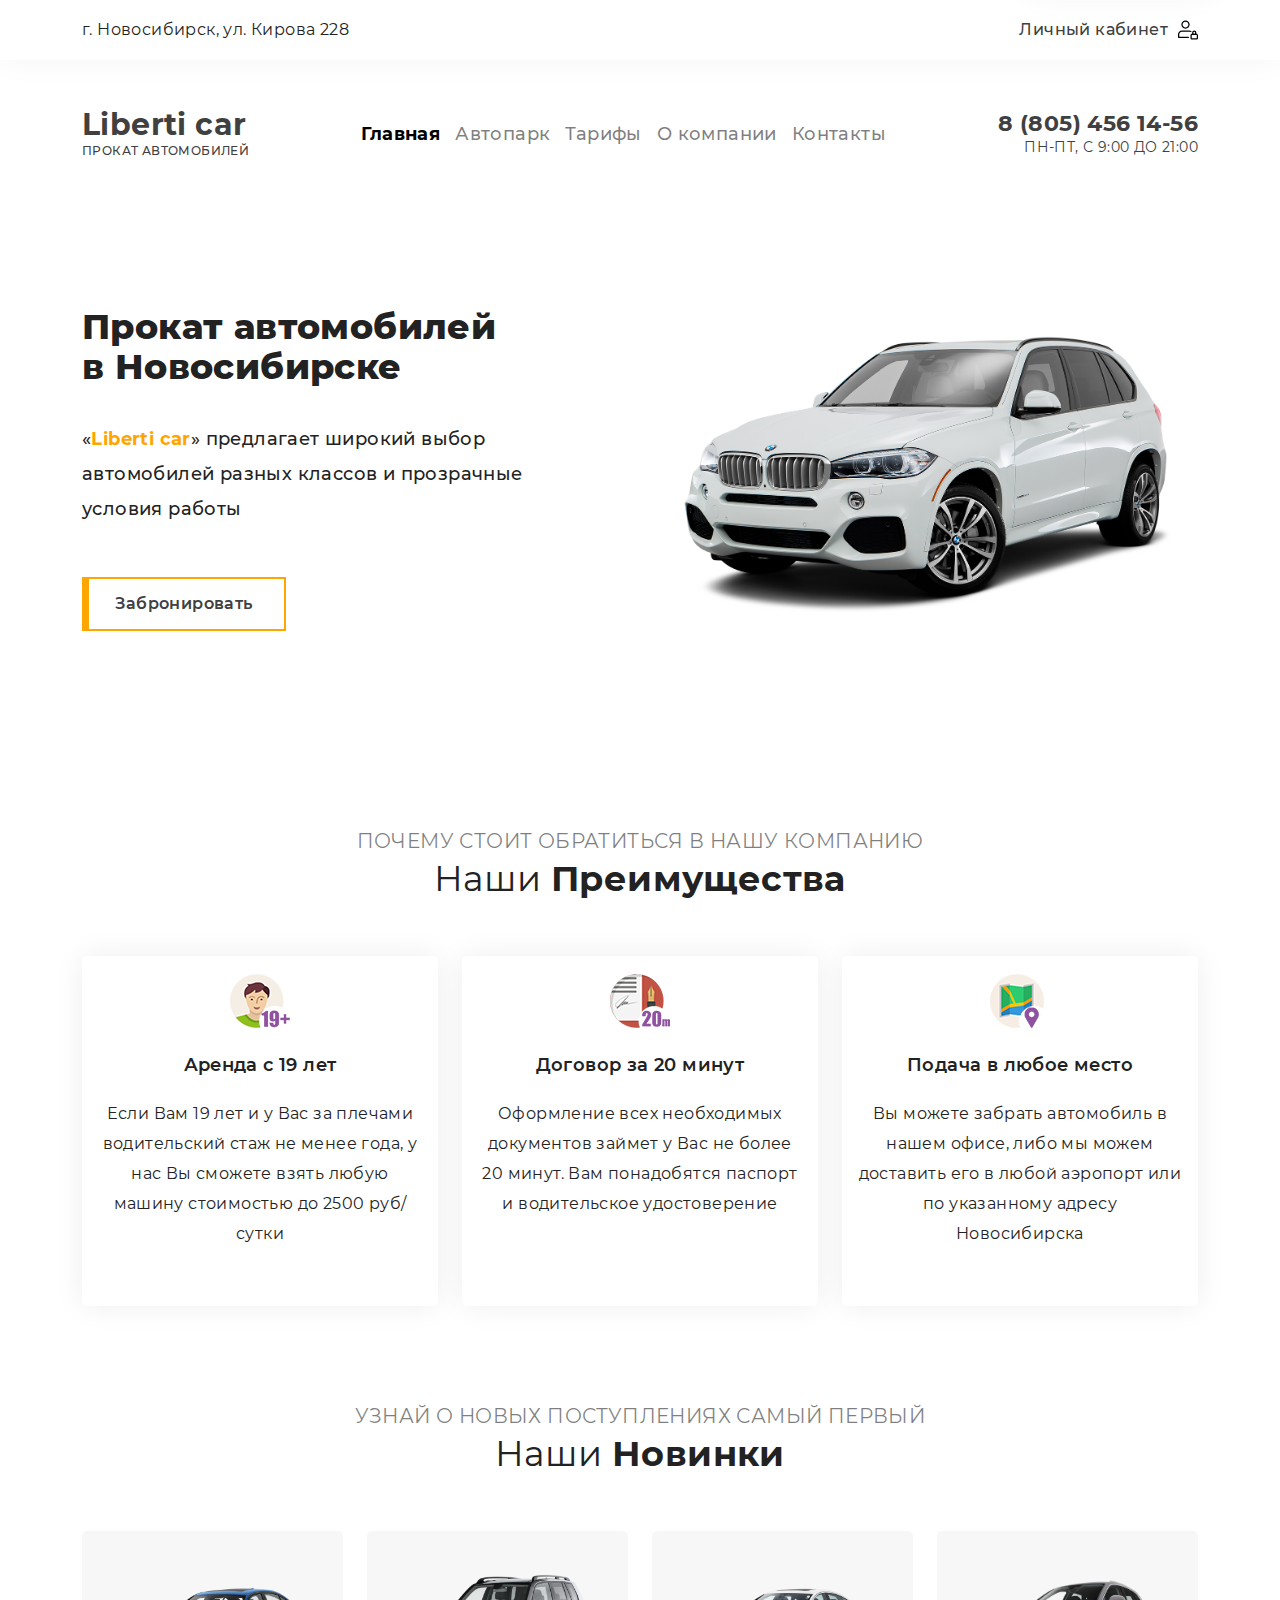
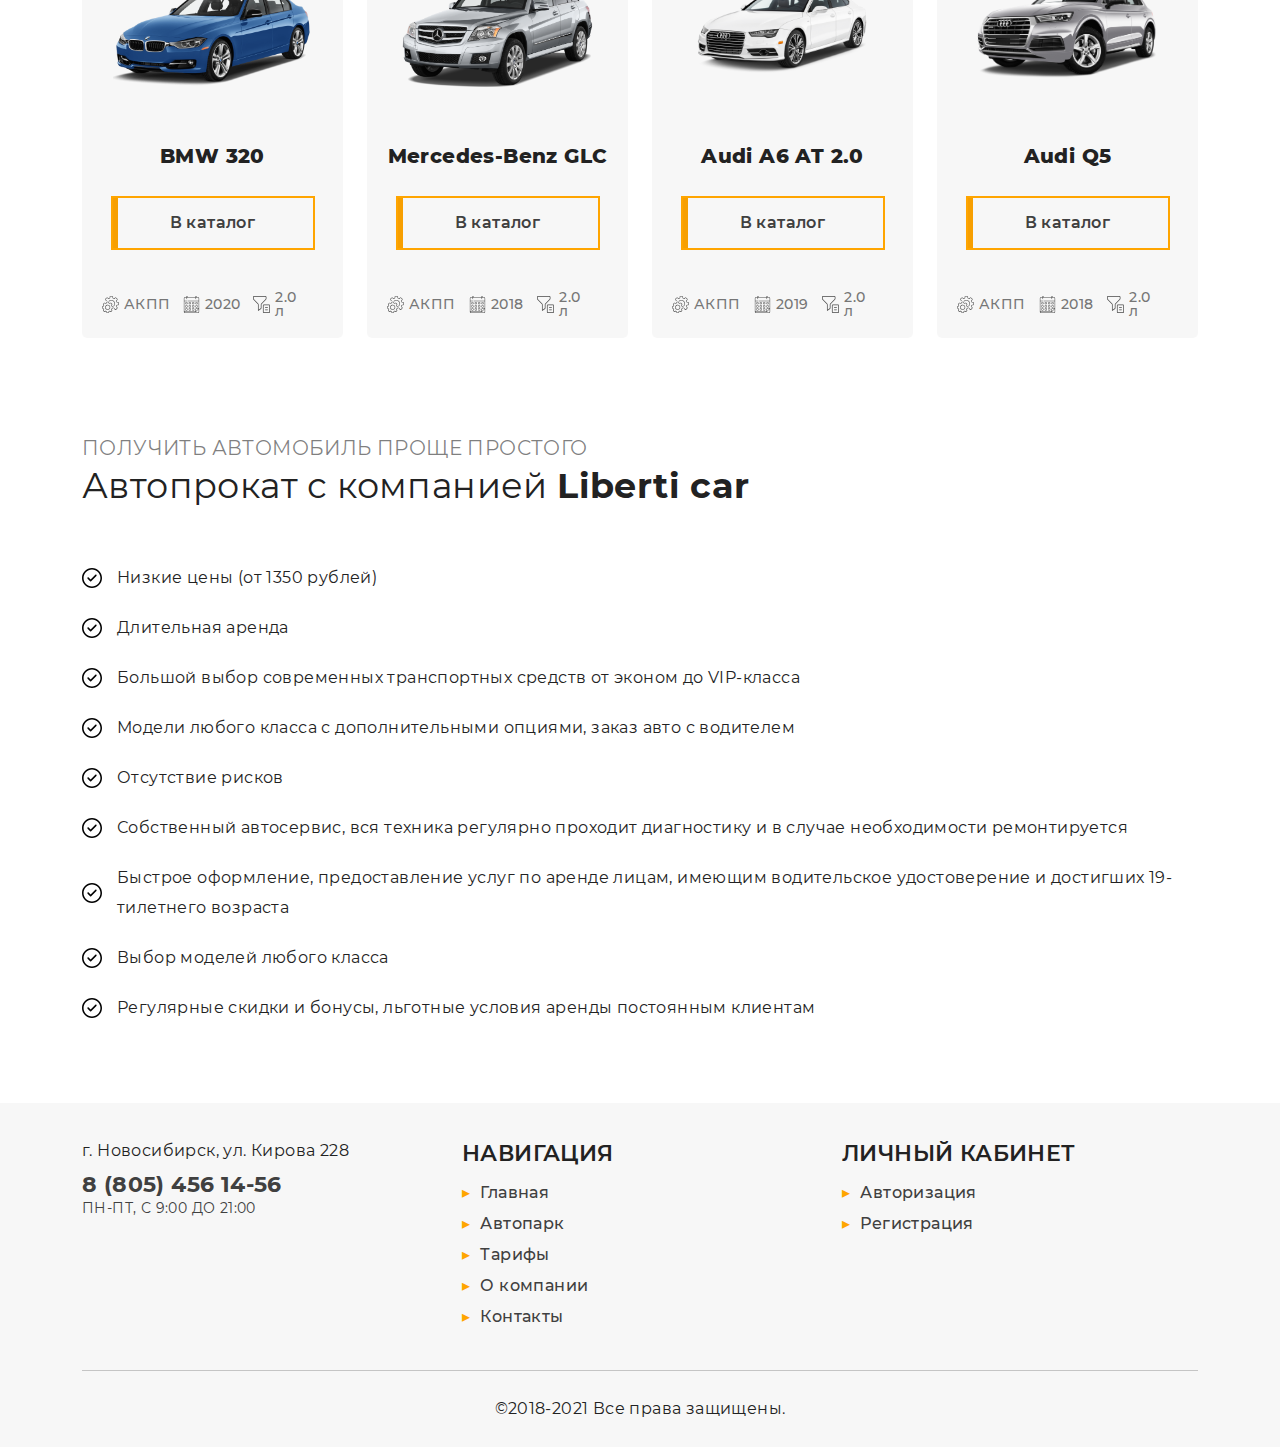
==== commit b597f163: "added drop-menu in cabinetlink" ====
--- a/index.html
+++ b/index.html
@@ -18,10 +18,15 @@
       <address class="address">
         <p class="address__text">г. Новосибирск, ул. Кирова 228</p>
       </address>
-      <a href="#" class="cabinet">Личный кабинет</a>
-      <a href="#" class="cabinet_hide">
+      <a class="cabinet">Личный кабинет</a>
+      <a class="cabinet_hide">
         <img src="img/user.svg" alt="Иконка пользователя">
       </a>
+      <div class="drop-cabinet drop__cabinet">
+        <a href="#" class="drop-cabinet__link">Авторизация</a>
+        <a href="#" class="drop-cabinet__link">Регистрация</a>
+        <a href="#" class="drop-cabinet__link">Выход</a>
+      </div>
     </div>
   </header>
 
@@ -95,7 +100,7 @@
                 и&nbsp;прозрачные условия
                 работы
               </p>
-              <a href="/pages/autopark.html" class="btn main__btn">Забронировать</a>
+              <a href="pages/autopark.html" class="btn main__btn">Забронировать</a>
             </div>
           </div>
           <div class="col-xl-6 .col-md-12">
--- a/css/style.css
+++ b/css/style.css
@@ -105,6 +105,7 @@
   display: flex;
   justify-content: space-between;
   align-items: center;
+  position: relative;
 }
 
 .cabinet {
@@ -112,17 +113,92 @@
   color: var(--black);
   font-weight: 500;
   transition: 0.2s;
+  display: flex;
+  align-items: center;
+}
+
+.cabinet::after {
+  content: '';
+  display: block;
+  height: 20px;
+  width: 20px;
+  background: url(../img/profile.svg) no-repeat;
+  background-size: 100%;
+  margin-left: 10px;
 }
 
 .cabinet:hover {
   color: var(--activeColor);
   transition: 0.2s;
+  cursor: pointer;
 }
 
 .cabinet_hide {
   display: none;
   width: 25px;
   padding: 15px;
+  cursor: pointer;
+}
+
+.drop-cabinet {
+  height: 150px;
+  width: 180px;
+  display: flex;
+  flex-direction: column;
+  align-items: flex-end;
+  justify-content: space-around;
+  background-color: white;
+  z-index: 10;
+  box-shadow: 0 10px 30px rgba(0,0,0, 0.05);
+  padding-right: 10px;
+  border-right: 2px solid var(--activeColor);
+}
+
+.drop__cabinet {
+  position: absolute;
+  top: 60px;
+  right: 0;
+  transform: translateY(-150%);
+  transition: 0.7s;
+}
+
+.drop__cabinet_active {
+  transform: translateY(0);
+  transition: 0.7s;
+}
+
+.drop-cabinet__link {
+  text-decoration: none;
+  font-weight: 500;
+  color: var(--black);
+  transition: 0.2s;
+  display: flex;
+  align-items: center;
+}
+
+.drop-cabinet__link:hover {
+  color: var(--activeColor);
+  transition: 0.2s;
+}
+
+.drop-cabinet__link:first-child:after {
+  content: '';
+  display: block;
+  height: 20px;
+  width: 20px;
+  background: url(../img/sign-in.svg) no-repeat;
+  background-size: 100%;
+  margin-left: 10px;
+}
+
+.drop-cabinet__link:nth-child(2):after {
+  content: '';
+  display: block;
+  height: 20px;
+  width: 20px;
+  background: url(../img/sign-up.svg) no-repeat;
+  background-size: 100%;
+  margin-left: 10px;
 }
 
 /* Navigation section */
@@ -562,10 +638,10 @@
 
 /* autopark section */
 .filter {
-  max-height: 400px;
+  height: 400px;
   border-radius: 5px;
   box-shadow: 0 0 30px rgba(0,0,0, 0.07);
-  padding: 15px;
+  padding: 15px 15px 30px 15px;
   display: flex;
   flex-direction: column;
   justify-content: space-between;
@@ -669,16 +745,17 @@
 }
 
 /* contact section */
+.contact__content {
+  margin-top: 150px;
+  margin-bottom: 150px;
+  position: relative;
+}
+
 .contact__image {
-  max-width: 80%;
   position: absolute;
-  top: 25%;
+  max-width: 90%;
+  top: -50%;
   right: -20%;
-  z-index: -1;
-}
-
-.contact__content {
-  margin: 250px 0;
 }
 
 .contact__info {
@@ -757,8 +834,9 @@
   .section__heading_left > h2 > span {
     margin-top: 10px;
   }
-  .footer__title {
-    margin-top: 30px;
+  .about__text {
+    width: 100%;
+    text-align: justify;
   }
 }
 
@@ -781,6 +859,22 @@
   .news-card__image > img {
     max-width: 70%;
   }
+  .footer__title {
+    margin-top: 30px;
+  }
+  .price__content {
+    overflow: scroll;
+  }
+  .price__table > tr, th, td {
+    padding: 10px;
+  }
+  .contact__content {
+    margin-top: 100px;
+    margin-bottom: 100px;
+  }
+  .contact__image {
+    display: none;
+  }
 }
 
 /* X-Large devices (large desktops, 1200px and up) */
@@ -810,9 +904,21 @@
   .phone_left {
     margin-bottom: 40px;
   }
+  .filter__content {
+    margin-bottom: 40px;
+  }
+  .m-about__image {
+    order: 2;
+  }
+  .contact__image {
+    max-width: 80%;
+    top: -15% !important;
+  }
 }
 
 /* XX-Large devices (larger desktops, 1400px and up) */
 @media (max-width: 1400px) {
-
+  .contact__image {
+    top: -35%;
+  }
 }